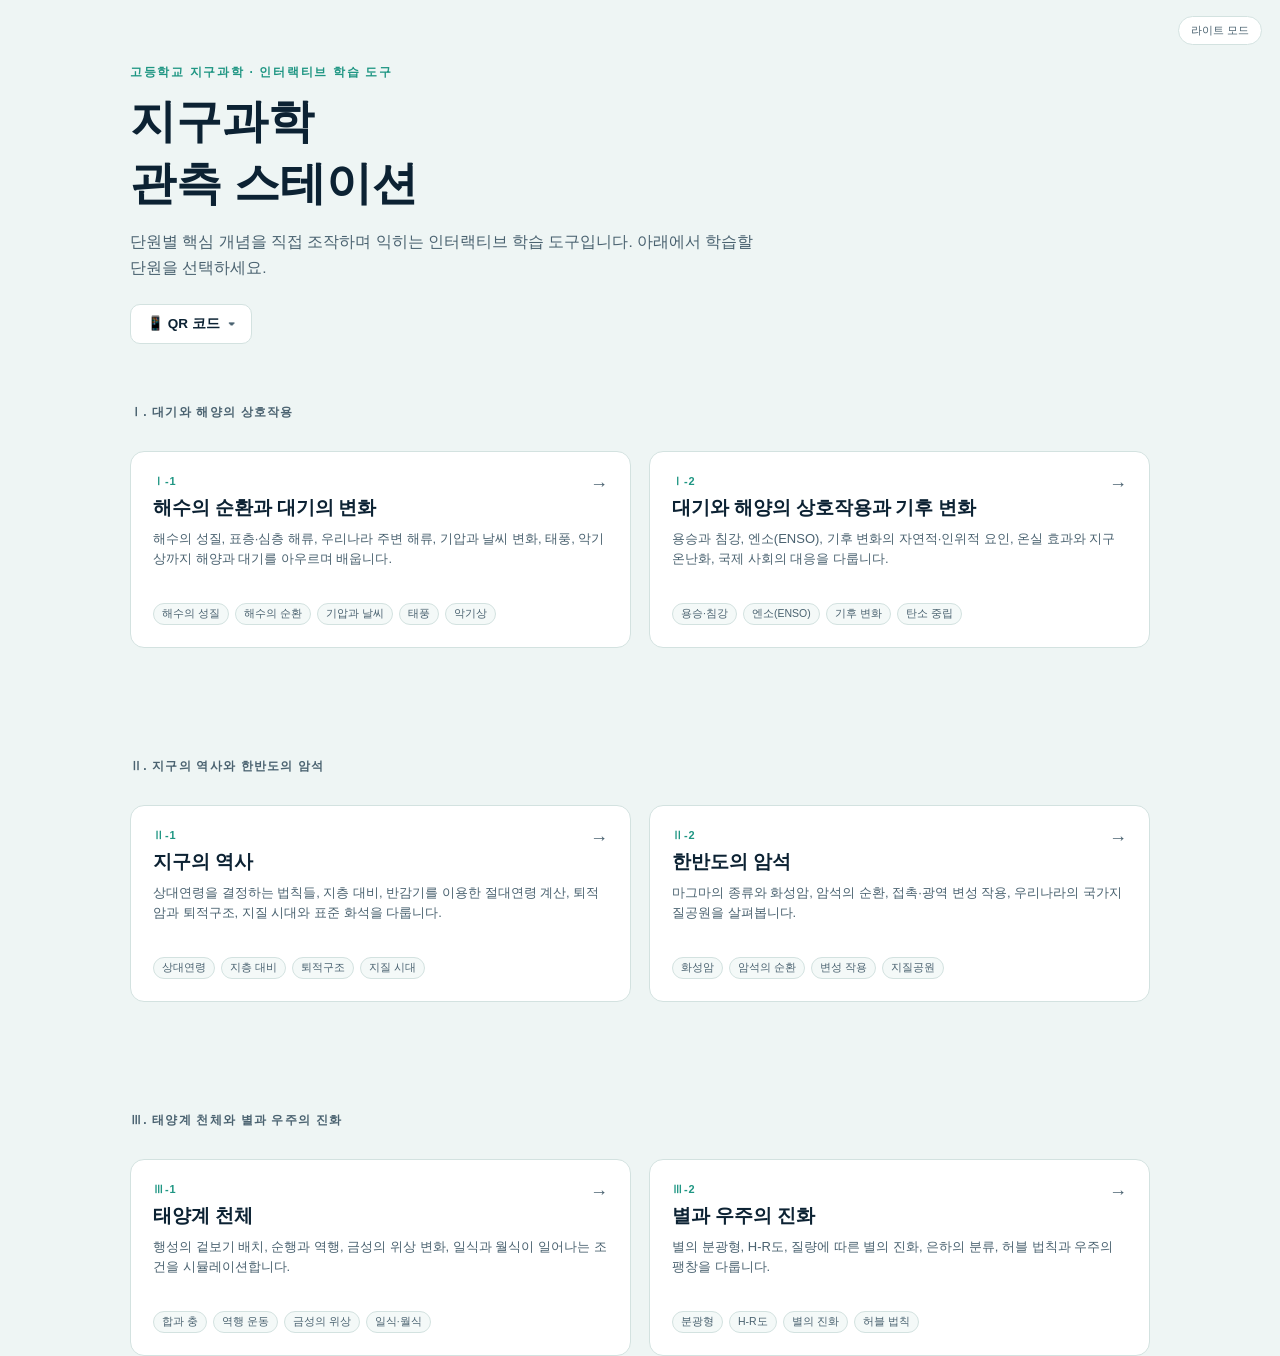
==== index.html @ 0ed3e283 "fix: QR 패널이 hidden 상태에서도 항상 보이던 CSS 우선순위 버그 수정 (.qr-panel[hidden] 규칙 추가)" ====
<!DOCTYPE html>
<html lang="ko">
<head>
<meta charset="utf-8">
<meta name="viewport" content="width=device-width, initial-scale=1">
<title>지구과학 — 관측 스테이션</title>
<link rel="stylesheet" href="assets/theme.css">
<style>
  body { display: block; }
  .hero {
    padding: 64px 30px 30px;
    max-width: 1080px;
    margin: 0 auto;
  }
  .hero .eyebrow { font-size: 12px; letter-spacing: .14em; text-transform: uppercase; color: var(--teal); font-weight: 700; }
  .hero h1 { font-size: clamp(30px, 5vw, 46px); margin: 10px 0 14px; text-wrap: balance; }
  .hero p { color: var(--mist); font-size: 15.5px; line-height: 1.7; max-width: 640px; margin: 0; }

  .grid {
    max-width: 1080px;
    margin: 30px auto 80px;
    padding: 0 30px;
    display: grid;
    grid-template-columns: repeat(auto-fit, minmax(280px, 1fr));
    gap: 18px;
  }
  .unit-card {
    display: block;
    background: var(--panel);
    border: 1px solid var(--line);
    border-radius: 14px;
    padding: 22px;
    text-decoration: none;
    color: inherit;
    transition: border-color .15s, transform .15s;
    position: relative;
    overflow: hidden;
  }
  .unit-card:hover { border-color: var(--teal-dim); transform: translateY(-2px); }
  .unit-card .chapter {
    font-size: 11px; letter-spacing: .08em; text-transform: uppercase;
    color: var(--teal); font-weight: 700; margin-bottom: 6px;
  }
  .unit-card h3 { font-size: 19px; margin: 0 0 8px; }
  .unit-card p { color: var(--mist); font-size: 13px; line-height: 1.6; margin: 0 0 14px; min-height: 60px; }
  .unit-card .topics { display: flex; flex-wrap: wrap; gap: 6px; }
  .unit-card .topics span {
    font-size: 10.5px; padding: 3px 8px; border-radius: 999px;
    background: var(--panel-2); border: 1px solid var(--line); color: var(--mist);
  }
  .unit-card .go {
    position: absolute; top: 22px; right: 22px;
    color: var(--mist); font-size: 18px;
  }
  .part-label {
    max-width: 1080px; margin: 0 auto; padding: 30px 30px 0;
    font-size: 12px; letter-spacing: .1em; text-transform: uppercase; color: var(--mist); font-weight: 700;
  }

  .qr-block { margin-top: 22px; }
  .qr-toggle {
    display: inline-flex; align-items: center; gap: 8px;
    background: var(--panel); border: 1px solid var(--line); color: var(--ink);
    border-radius: 10px; padding: 10px 16px; font-size: 13.5px; font-weight: 700;
    cursor: pointer; font-family: inherit;
  }
  .qr-toggle:hover { border-color: var(--teal-dim); }
  .qr-toggle .qr-caret { color: var(--mist); transition: transform .15s; display: inline-block; }
  .qr-toggle.open .qr-caret { transform: rotate(180deg); }
  .qr-panel {
    margin-top: 12px; background: var(--panel); border: 1px solid var(--line);
    border-radius: 14px; padding: 20px; display: inline-flex; flex-direction: column;
    align-items: center; gap: 10px; max-width: 260px;
  }
  .qr-panel[hidden] { display: none; }
  .qr-panel .qr-code { background: #fff; padding: 10px; border-radius: 8px; line-height: 0; }
  .qr-panel .qr-code svg { display: block; width: 160px; height: 160px; }
  .qr-panel .qr-url { color: var(--mist); font-size: 11.5px; word-break: break-all; margin: 0; text-align: center; }
  .qr-panel .qr-hint { color: var(--mist); font-size: 12px; margin: 0; text-align: center; }
</style>
</head>
<body>

<div class="hero">
  <div class="eyebrow">고등학교 지구과학 · 인터랙티브 학습 도구</div>
  <h1 class="display">지구과학<br>관측 스테이션</h1>
  <p>단원별 핵심 개념을 직접 조작하며 익히는 인터랙티브 학습 도구입니다. 아래에서 학습할 단원을 선택하세요.</p>
  <div class="qr-block">
    <button class="qr-toggle" id="qrToggle" type="button" aria-expanded="false">
      <span>📱 QR 코드</span><span class="qr-caret">▾</span>
    </button>
    <div class="qr-panel" id="qrPanel" hidden>
      <p class="qr-hint">학생들이 휴대폰이나 태블릿으로 찍으면 이 페이지로 바로 접속됩니다.</p>
      <div class="qr-code" id="qrCode"></div>
      <p class="qr-url" id="qrUrl"></p>
    </div>
  </div>
</div>

<div class="part-label">Ⅰ. 대기와 해양의 상호작용</div>
<div class="grid">
  <a class="unit-card" href="1-1/">
    <div class="chapter">Ⅰ-1</div>
    <h3 class="display">해수의 순환과 대기의 변화</h3>
    <p>해수의 성질, 표층·심층 해류, 우리나라 주변 해류, 기압과 날씨 변화, 태풍, 악기상까지 해양과 대기를 아우르며 배웁니다.</p>
    <div class="topics"><span>해수의 성질</span><span>해수의 순환</span><span>기압과 날씨</span><span>태풍</span><span>악기상</span></div>
    <div class="go">→</div>
  </a>
  <a class="unit-card" href="1-2/">
    <div class="chapter">Ⅰ-2</div>
    <h3 class="display">대기와 해양의 상호작용과 기후 변화</h3>
    <p>용승과 침강, 엔소(ENSO), 기후 변화의 자연적·인위적 요인, 온실 효과와 지구 온난화, 국제 사회의 대응을 다룹니다.</p>
    <div class="topics"><span>용승·침강</span><span>엔소(ENSO)</span><span>기후 변화</span><span>탄소 중립</span></div>
    <div class="go">→</div>
  </a>
</div>

<div class="part-label">Ⅱ. 지구의 역사와 한반도의 암석</div>
<div class="grid">
  <a class="unit-card" href="2-1/">
    <div class="chapter">Ⅱ-1</div>
    <h3 class="display">지구의 역사</h3>
    <p>상대연령을 결정하는 법칙들, 지층 대비, 반감기를 이용한 절대연령 계산, 퇴적암과 퇴적구조, 지질 시대와 표준 화석을 다룹니다.</p>
    <div class="topics"><span>상대연령</span><span>지층 대비</span><span>퇴적구조</span><span>지질 시대</span></div>
    <div class="go">→</div>
  </a>
  <a class="unit-card" href="2-2/">
    <div class="chapter">Ⅱ-2</div>
    <h3 class="display">한반도의 암석</h3>
    <p>마그마의 종류와 화성암, 암석의 순환, 접촉·광역 변성 작용, 우리나라의 국가지질공원을 살펴봅니다.</p>
    <div class="topics"><span>화성암</span><span>암석의 순환</span><span>변성 작용</span><span>지질공원</span></div>
    <div class="go">→</div>
  </a>
</div>

<div class="part-label">Ⅲ. 태양계 천체와 별과 우주의 진화</div>
<div class="grid">
  <a class="unit-card" href="3-1/">
    <div class="chapter">Ⅲ-1</div>
    <h3 class="display">태양계 천체</h3>
    <p>행성의 겉보기 배치, 순행과 역행, 금성의 위상 변화, 일식과 월식이 일어나는 조건을 시뮬레이션합니다.</p>
    <div class="topics"><span>합과 충</span><span>역행 운동</span><span>금성의 위상</span><span>일식·월식</span></div>
    <div class="go">→</div>
  </a>
  <a class="unit-card" href="3-2/">
    <div class="chapter">Ⅲ-2</div>
    <h3 class="display">별과 우주의 진화</h3>
    <p>별의 분광형, H-R도, 질량에 따른 별의 진화, 은하의 분류, 허블 법칙과 우주의 팽창을 다룹니다.</p>
    <div class="topics"><span>분광형</span><span>H-R도</span><span>별의 진화</span><span>허블 법칙</span></div>
    <div class="go">→</div>
  </a>
</div>

<button class="theme-toggle" id="themeToggle">라이트 모드</button>
<script src="assets/theme.js"></script>
<script src="assets/qrcode.js"></script>
<script>
(function () {
  var toggle = document.getElementById("qrToggle");
  var panel = document.getElementById("qrPanel");
  var holder = document.getElementById("qrCode");
  var urlEl = document.getElementById("qrUrl");
  var pageUrl = "https://wmfsljy-coder.github.io/earth-science-2/";
  var built = false;
  toggle.addEventListener("click", function () {
    var willOpen = panel.hidden;
    panel.hidden = !willOpen;
    toggle.setAttribute("aria-expanded", String(willOpen));
    toggle.classList.toggle("open", willOpen);
    if (willOpen && !built) {
      var qr = qrcode(0, "M");
      qr.addData(pageUrl);
      qr.make();
      holder.innerHTML = qr.createSvgTag(4);
      urlEl.textContent = pageUrl;
      built = true;
    }
  });
})();
</script>
</body>
</html>
---- assets/theme.css ----
:root {
  --abyss: #061621;
  --panel: #0c2438;
  --panel-2: #102c44;
  --rail: #081b2b;
  --foam: #eaf3f2;
  --mist: #a9c3ca;
  --teal: #3fc9b0;
  --teal-dim: #2a8f7c;
  --coral: #f2965c;
  --cold: #6fa8e0;
  --violet: #b79cf0;
  --line: #1c3c52;
  --ink: #eaf3f2;
}
:root[data-theme="light"] {
  --abyss: #eef5f4;
  --panel: #ffffff;
  --panel-2: #f4f9f8;
  --rail: #e2edec;
  --foam: #0c2233;
  --mist: #4a6270;
  --teal: #1f9683;
  --teal-dim: #17765f;
  --coral: #d97a3f;
  --cold: #3a72b8;
  --violet: #7c5cc4;
  --line: #d3e2e0;
  --ink: #0c2233;
}
@media (prefers-color-scheme: light) {
  :root:not([data-theme="dark"]) {
    --abyss: #eef5f4; --panel: #ffffff; --panel-2: #f4f9f8; --rail: #e2edec;
    --foam: #0c2233; --mist: #4a6270; --teal: #1f9683; --teal-dim: #17765f;
    --coral: #d97a3f; --cold: #3a72b8; --violet: #7c5cc4; --line: #d3e2e0; --ink: #0c2233;
  }
}
* { box-sizing: border-box; }
html, body { height: 100%; }
body {
  margin: 0;
  background: var(--abyss);
  color: var(--ink);
  font-family: "Segoe UI", -apple-system, BlinkMacSystemFont, "Malgun Gothic", "Apple SD Gothic Neo", sans-serif;
  min-height: 100vh;
  overflow-x: hidden;
}
.display { font-family: Georgia, "Noto Serif KR", "Batang", serif; }
.mono { font-family: "Consolas", ui-monospace, "SFMono-Regular", Menlo, monospace; font-variant-numeric: tabular-nums; }

.app { display: grid; grid-template-columns: minmax(180px, 220px) 1fr; min-height: 100vh; }
@media (max-width: 760px) {
  .app { grid-template-columns: 1fr; }
  .rail { flex-direction: row !important; overflow-x: auto; height: auto !important; position: static !important; }
}

.rail {
  background: var(--rail);
  border-right: 1px solid var(--line);
  display: flex; flex-direction: column;
  padding: 20px 10px; gap: 4px;
  height: 100vh; position: sticky; top: 0;
}
.brand { padding: 6px 10px 18px; border-bottom: 1px solid var(--line); margin-bottom: 10px; }
.brand a.home { color: var(--mist); font-size: 11px; text-decoration: none; }
.brand a.home:hover { color: var(--teal); }
.brand .eyebrow { font-size: 10px; letter-spacing: .14em; text-transform: uppercase; color: var(--teal); font-weight: 600; }
.brand h1 { font-size: 18px; margin: 4px 0 0; line-height: 1.25; }
.tab-btn {
  display: flex; align-items: center; gap: 10px;
  background: transparent; border: 1px solid transparent; color: var(--mist);
  text-align: left; padding: 10px; border-radius: 8px; cursor: pointer;
  font-size: 13.5px; font-weight: 500; transition: background .15s,color .15s,border-color .15s;
}
.tab-btn .num { font-family: ui-monospace, Consolas, monospace; font-size: 11px; color: var(--mist); opacity: .6; width: 16px; }
.tab-btn:hover { background: var(--panel-2); color: var(--foam); }
.tab-btn.active { background: linear-gradient(90deg, rgba(63,201,176,.16), rgba(63,201,176,.03)); border-color: var(--teal-dim); color: var(--foam); }
.tab-btn.active .num { color: var(--teal); opacity: 1; }

main { padding: 26px 30px 60px; max-width: 980px; }
.stage-head { margin-bottom: 16px; }
.stage-head .eyebrow { font-size: 11px; letter-spacing: .12em; text-transform: uppercase; color: var(--teal); font-weight: 700; }
.stage-head h2 { font-size: 26px; margin: 4px 0 8px; text-wrap: balance; }
.stage-head p { color: var(--mist); font-size: 14.5px; line-height: 1.65; max-width: 640px; margin: 0; }

.stage-card { background: var(--panel); border: 1px solid var(--line); border-radius: 14px; overflow: hidden; margin-top: 18px; box-shadow: 0 8px 30px rgba(0,0,0,.18); }
.canvas-wrap { position: relative; background: var(--panel-2); border-bottom: 1px solid var(--line); }
canvas { display: block; width: 100%; height: auto; touch-action: none; }
.badge-row { position: absolute; top: 12px; left: 12px; display: flex; gap: 6px; flex-wrap: wrap; }
.badge { font-size: 11px; padding: 4px 9px; border-radius: 999px; background: rgba(6,22,33,.6); color: var(--foam); border: 1px solid var(--line); backdrop-filter: blur(3px); }
:root[data-theme="light"] .badge { background: rgba(255,255,255,.8); }

.controls { padding: 16px 20px 20px; display: flex; flex-wrap: wrap; gap: 22px; }
.ctrl-group { display: flex; flex-direction: column; gap: 8px; min-width: 170px; flex: 1; }
.ctrl-label { font-size: 11px; letter-spacing: .06em; text-transform: uppercase; color: var(--mist); font-weight: 700; display: flex; justify-content: space-between; }
.ctrl-label .val { color: var(--teal); }
input[type="range"] { -webkit-appearance: none; width: 100%; height: 4px; border-radius: 3px; background: var(--line); outline: none; }
input[type="range"]::-webkit-slider-thumb { -webkit-appearance: none; width: 16px; height: 16px; border-radius: 50%; background: var(--teal); border: 2px solid var(--panel); box-shadow: 0 0 0 1px var(--teal-dim); cursor: pointer; }
input[type="range"]::-moz-range-thumb { width: 16px; height: 16px; border-radius: 50%; background: var(--teal); border: 2px solid var(--panel); cursor: pointer; }
.toggle-row { display: flex; gap: 8px; flex-wrap: wrap; }
.chip { border: 1px solid var(--line); background: var(--panel-2); color: var(--mist); padding: 7px 13px; border-radius: 999px; font-size: 12.5px; font-weight: 600; cursor: pointer; transition: all .15s; }
.chip.on { background: var(--teal); border-color: var(--teal); color: #04231d; }
.chip.warm.on { background: var(--coral); border-color: var(--coral); color: #331700; }
.chip.cold.on { background: var(--cold); border-color: var(--cold); color: #04182f; }
.chip.violet.on { background: var(--violet); border-color: var(--violet); color: #1c1033; }
.chip:focus-visible, .tab-btn:focus-visible, button:focus-visible { outline: 2px solid var(--teal); outline-offset: 2px; }
.seg { display: flex; border: 1px solid var(--line); border-radius: 999px; overflow: hidden; width: fit-content; flex-wrap: wrap; }
.seg button { border: none; background: var(--panel-2); color: var(--mist); padding: 7px 14px; font-size: 12.5px; font-weight: 600; cursor: pointer; }
.seg button.on { background: var(--teal); color: #04231d; }

.readout { display: flex; align-items: center; gap: 10px; background: var(--panel-2); border: 1px solid var(--line); border-radius: 10px; padding: 10px 14px; }
.readout .dot { width: 10px; height: 10px; border-radius: 50%; flex: none; }
.readout .txt { font-size: 12.5px; color: var(--foam); line-height: 1.5; }
.readout .txt b { color: var(--teal); }

.info-card { margin: 0 20px 20px; padding: 14px 16px; border-radius: 10px; background: var(--panel-2); border: 1px solid var(--line); font-size: 13px; line-height: 1.7; color: var(--mist); min-height: 22px; }
.info-card b { color: var(--foam); }
.info-card .tag { display: inline-block; font-size: 10.5px; font-weight: 700; letter-spacing: .05em; padding: 2px 8px; border-radius: 999px; margin-right: 8px; }

.foot-note { color: var(--mist); font-size: 11.5px; padding: 0 20px 18px; opacity: .75; }
.theme-toggle { position: fixed; top: 16px; right: 18px; background: var(--panel); border: 1px solid var(--line); color: var(--mist); border-radius: 999px; padding: 6px 12px; font-size: 11px; cursor: pointer; z-index: 10; }

@media (prefers-reduced-motion: reduce) { * { animation-duration: .001ms !important; transition-duration: .001ms !important; } }
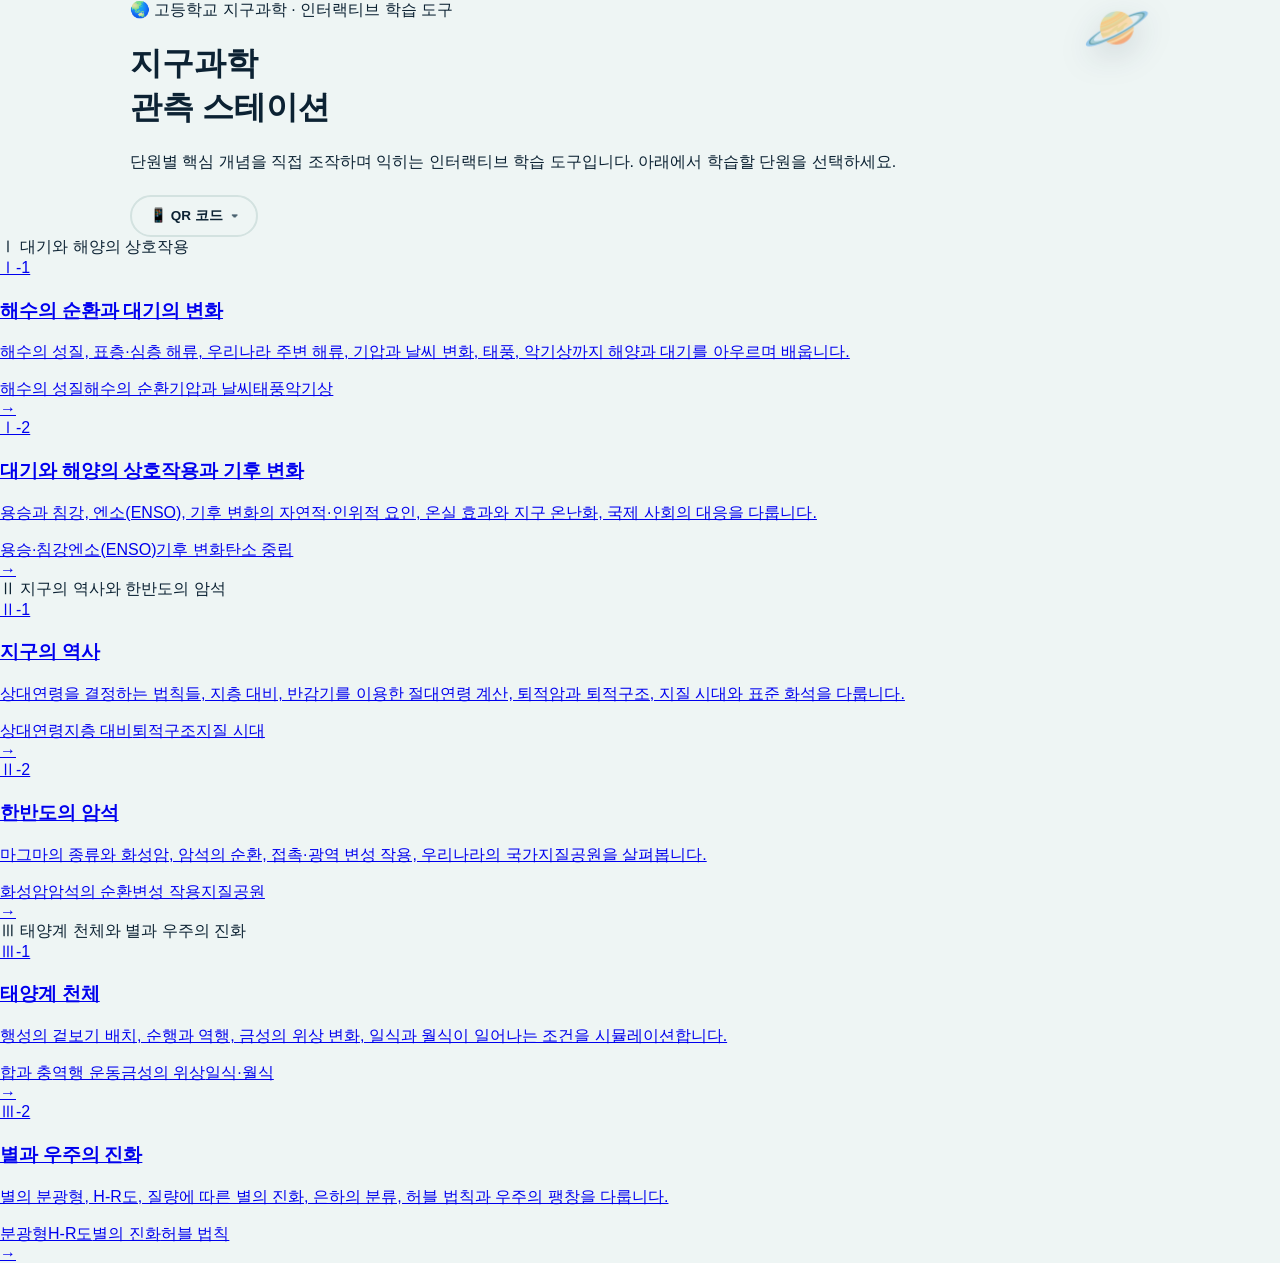
==== commit 77142f7b: "style: 홈페이지를 밝고 컬러풀한 학습 놀이터 스타일로 리디자인" ====
--- a/index.html
+++ b/index.html
@@ -7,73 +7,25 @@
 <link rel="stylesheet" href="assets/theme.css">
 <style>
   body { display: block; }
-  .hero {
-    padding: 64px 30px 30px;
-    max-width: 1080px;
-    margin: 0 auto;
-  }
-  .hero .eyebrow { font-size: 12px; letter-spacing: .14em; text-transform: uppercase; color: var(--teal); font-weight: 700; }
-  .hero h1 { font-size: clamp(30px, 5vw, 46px); margin: 10px 0 14px; text-wrap: balance; }
-  .hero p { color: var(--mist); font-size: 15.5px; line-height: 1.7; max-width: 640px; margin: 0; }
-
-  .grid {
-    max-width: 1080px;
-    margin: 30px auto 80px;
-    padding: 0 30px;
-    display: grid;
-    grid-template-columns: repeat(auto-fit, minmax(280px, 1fr));
-    gap: 18px;
-  }
-  .unit-card {
-    display: block;
-    background: var(--panel);
-    border: 1px solid var(--line);
-    border-radius: 14px;
-    padding: 22px;
-    text-decoration: none;
-    color: inherit;
-    transition: border-color .15s, transform .15s;
-    position: relative;
-    overflow: hidden;
-  }
-  .unit-card:hover { border-color: var(--teal-dim); transform: translateY(-2px); }
-  .unit-card .chapter {
-    font-size: 11px; letter-spacing: .08em; text-transform: uppercase;
-    color: var(--teal); font-weight: 700; margin-bottom: 6px;
-  }
-  .unit-card h3 { font-size: 19px; margin: 0 0 8px; }
-  .unit-card p { color: var(--mist); font-size: 13px; line-height: 1.6; margin: 0 0 14px; min-height: 60px; }
-  .unit-card .topics { display: flex; flex-wrap: wrap; gap: 6px; }
-  .unit-card .topics span {
-    font-size: 10.5px; padding: 3px 8px; border-radius: 999px;
-    background: var(--panel-2); border: 1px solid var(--line); color: var(--mist);
-  }
-  .unit-card .go {
-    position: absolute; top: 22px; right: 22px;
-    color: var(--mist); font-size: 18px;
-  }
-  .part-label {
-    max-width: 1080px; margin: 0 auto; padding: 30px 30px 0;
-    font-size: 12px; letter-spacing: .1em; text-transform: uppercase; color: var(--mist); font-weight: 700;
-  }
-
+  .hero-row { display: flex; align-items: flex-start; justify-content: space-between; gap: 20px; max-width: 1080px; margin: 0 auto; padding: 0 30px; }
+  .hero-emoji { font-size: 54px; line-height: 1; flex: none; filter: drop-shadow(0 10px 16px rgba(18,32,58,.15)); }
   .qr-block { margin-top: 22px; }
   .qr-toggle {
     display: inline-flex; align-items: center; gap: 8px;
-    background: var(--panel); border: 1px solid var(--line); color: var(--ink);
-    border-radius: 10px; padding: 10px 16px; font-size: 13.5px; font-weight: 700;
-    cursor: pointer; font-family: inherit;
+    background: var(--card); border: 2px solid var(--line); color: var(--ink);
+    border-radius: 999px; padding: 10px 18px; font-size: 13.5px; font-weight: 800;
+    cursor: pointer; font-family: inherit; box-shadow: var(--shadow-card);
   }
-  .qr-toggle:hover { border-color: var(--teal-dim); }
+  .qr-toggle:hover { border-color: var(--brand); }
   .qr-toggle .qr-caret { color: var(--mist); transition: transform .15s; display: inline-block; }
   .qr-toggle.open .qr-caret { transform: rotate(180deg); }
   .qr-panel {
-    margin-top: 12px; background: var(--panel); border: 1px solid var(--line);
-    border-radius: 14px; padding: 20px; display: inline-flex; flex-direction: column;
-    align-items: center; gap: 10px; max-width: 260px;
+    margin-top: 12px; background: var(--card); border: 2px solid var(--line);
+    border-radius: 20px; padding: 20px; display: inline-flex; flex-direction: column;
+    align-items: center; gap: 10px; max-width: 260px; box-shadow: var(--shadow-card);
   }
   .qr-panel[hidden] { display: none; }
-  .qr-panel .qr-code { background: #fff; padding: 10px; border-radius: 8px; line-height: 0; }
+  .qr-panel .qr-code { background: #fff; padding: 10px; border-radius: 12px; line-height: 0; border: 2px solid var(--line); }
   .qr-panel .qr-code svg { display: block; width: 160px; height: 160px; }
   .qr-panel .qr-url { color: var(--mist); font-size: 11.5px; word-break: break-all; margin: 0; text-align: center; }
   .qr-panel .qr-hint { color: var(--mist); font-size: 12px; margin: 0; text-align: center; }
@@ -82,31 +34,36 @@
 <body>
 
 <div class="hero">
-  <div class="eyebrow">고등학교 지구과학 · 인터랙티브 학습 도구</div>
-  <h1 class="display">지구과학<br>관측 스테이션</h1>
-  <p>단원별 핵심 개념을 직접 조작하며 익히는 인터랙티브 학습 도구입니다. 아래에서 학습할 단원을 선택하세요.</p>
-  <div class="qr-block">
-    <button class="qr-toggle" id="qrToggle" type="button" aria-expanded="false">
-      <span>📱 QR 코드</span><span class="qr-caret">▾</span>
-    </button>
-    <div class="qr-panel" id="qrPanel" hidden>
-      <p class="qr-hint">학생들이 휴대폰이나 태블릿으로 찍으면 이 페이지로 바로 접속됩니다.</p>
-      <div class="qr-code" id="qrCode"></div>
-      <p class="qr-url" id="qrUrl"></p>
+  <div class="hero-row">
+    <div>
+      <div class="kicker">🌏 고등학교 지구과학 · 인터랙티브 학습 도구</div>
+      <h1 class="display">지구과학<br>관측 스테이션</h1>
+      <p>단원별 핵심 개념을 직접 조작하며 익히는 인터랙티브 학습 도구입니다. 아래에서 학습할 단원을 선택하세요.</p>
+      <div class="qr-block">
+        <button class="qr-toggle" id="qrToggle" type="button" aria-expanded="false">
+          <span>📱 QR 코드</span><span class="qr-caret">▾</span>
+        </button>
+        <div class="qr-panel" id="qrPanel" hidden>
+          <p class="qr-hint">학생들이 휴대폰이나 태블릿으로 찍으면 이 페이지로 바로 접속됩니다.</p>
+          <div class="qr-code" id="qrCode"></div>
+          <p class="qr-url" id="qrUrl"></p>
+        </div>
+      </div>
     </div>
+    <div class="hero-emoji">🪐</div>
   </div>
 </div>
 
-<div class="part-label">Ⅰ. 대기와 해양의 상호작용</div>
+<div class="part-heading"><span class="roman">Ⅰ</span> 대기와 해양의 상호작용</div>
 <div class="grid">
-  <a class="unit-card" href="1-1/">
+  <a class="unit-card c1" href="1-1/">
     <div class="chapter">Ⅰ-1</div>
     <h3 class="display">해수의 순환과 대기의 변화</h3>
     <p>해수의 성질, 표층·심층 해류, 우리나라 주변 해류, 기압과 날씨 변화, 태풍, 악기상까지 해양과 대기를 아우르며 배웁니다.</p>
     <div class="topics"><span>해수의 성질</span><span>해수의 순환</span><span>기압과 날씨</span><span>태풍</span><span>악기상</span></div>
     <div class="go">→</div>
   </a>
-  <a class="unit-card" href="1-2/">
+  <a class="unit-card c1" href="1-2/">
     <div class="chapter">Ⅰ-2</div>
     <h3 class="display">대기와 해양의 상호작용과 기후 변화</h3>
     <p>용승과 침강, 엔소(ENSO), 기후 변화의 자연적·인위적 요인, 온실 효과와 지구 온난화, 국제 사회의 대응을 다룹니다.</p>
@@ -115,16 +72,16 @@
   </a>
 </div>
 
-<div class="part-label">Ⅱ. 지구의 역사와 한반도의 암석</div>
+<div class="part-heading"><span class="roman">Ⅱ</span> 지구의 역사와 한반도의 암석</div>
 <div class="grid">
-  <a class="unit-card" href="2-1/">
+  <a class="unit-card c2" href="2-1/">
     <div class="chapter">Ⅱ-1</div>
     <h3 class="display">지구의 역사</h3>
     <p>상대연령을 결정하는 법칙들, 지층 대비, 반감기를 이용한 절대연령 계산, 퇴적암과 퇴적구조, 지질 시대와 표준 화석을 다룹니다.</p>
     <div class="topics"><span>상대연령</span><span>지층 대비</span><span>퇴적구조</span><span>지질 시대</span></div>
     <div class="go">→</div>
   </a>
-  <a class="unit-card" href="2-2/">
+  <a class="unit-card c2" href="2-2/">
     <div class="chapter">Ⅱ-2</div>
     <h3 class="display">한반도의 암석</h3>
     <p>마그마의 종류와 화성암, 암석의 순환, 접촉·광역 변성 작용, 우리나라의 국가지질공원을 살펴봅니다.</p>
@@ -133,16 +90,16 @@
   </a>
 </div>
 
-<div class="part-label">Ⅲ. 태양계 천체와 별과 우주의 진화</div>
+<div class="part-heading"><span class="roman">Ⅲ</span> 태양계 천체와 별과 우주의 진화</div>
 <div class="grid">
-  <a class="unit-card" href="3-1/">
+  <a class="unit-card c3" href="3-1/">
     <div class="chapter">Ⅲ-1</div>
     <h3 class="display">태양계 천체</h3>
     <p>행성의 겉보기 배치, 순행과 역행, 금성의 위상 변화, 일식과 월식이 일어나는 조건을 시뮬레이션합니다.</p>
     <div class="topics"><span>합과 충</span><span>역행 운동</span><span>금성의 위상</span><span>일식·월식</span></div>
     <div class="go">→</div>
   </a>
-  <a class="unit-card" href="3-2/">
+  <a class="unit-card c3" href="3-2/">
     <div class="chapter">Ⅲ-2</div>
     <h3 class="display">별과 우주의 진화</h3>
     <p>별의 분광형, H-R도, 질량에 따른 별의 진화, 은하의 분류, 허블 법칙과 우주의 팽창을 다룹니다.</p>
@@ -151,7 +108,6 @@
   </a>
 </div>
 
-<button class="theme-toggle" id="themeToggle">라이트 모드</button>
 <script src="assets/theme.js"></script>
 <script src="assets/qrcode.js"></script>
 <script>
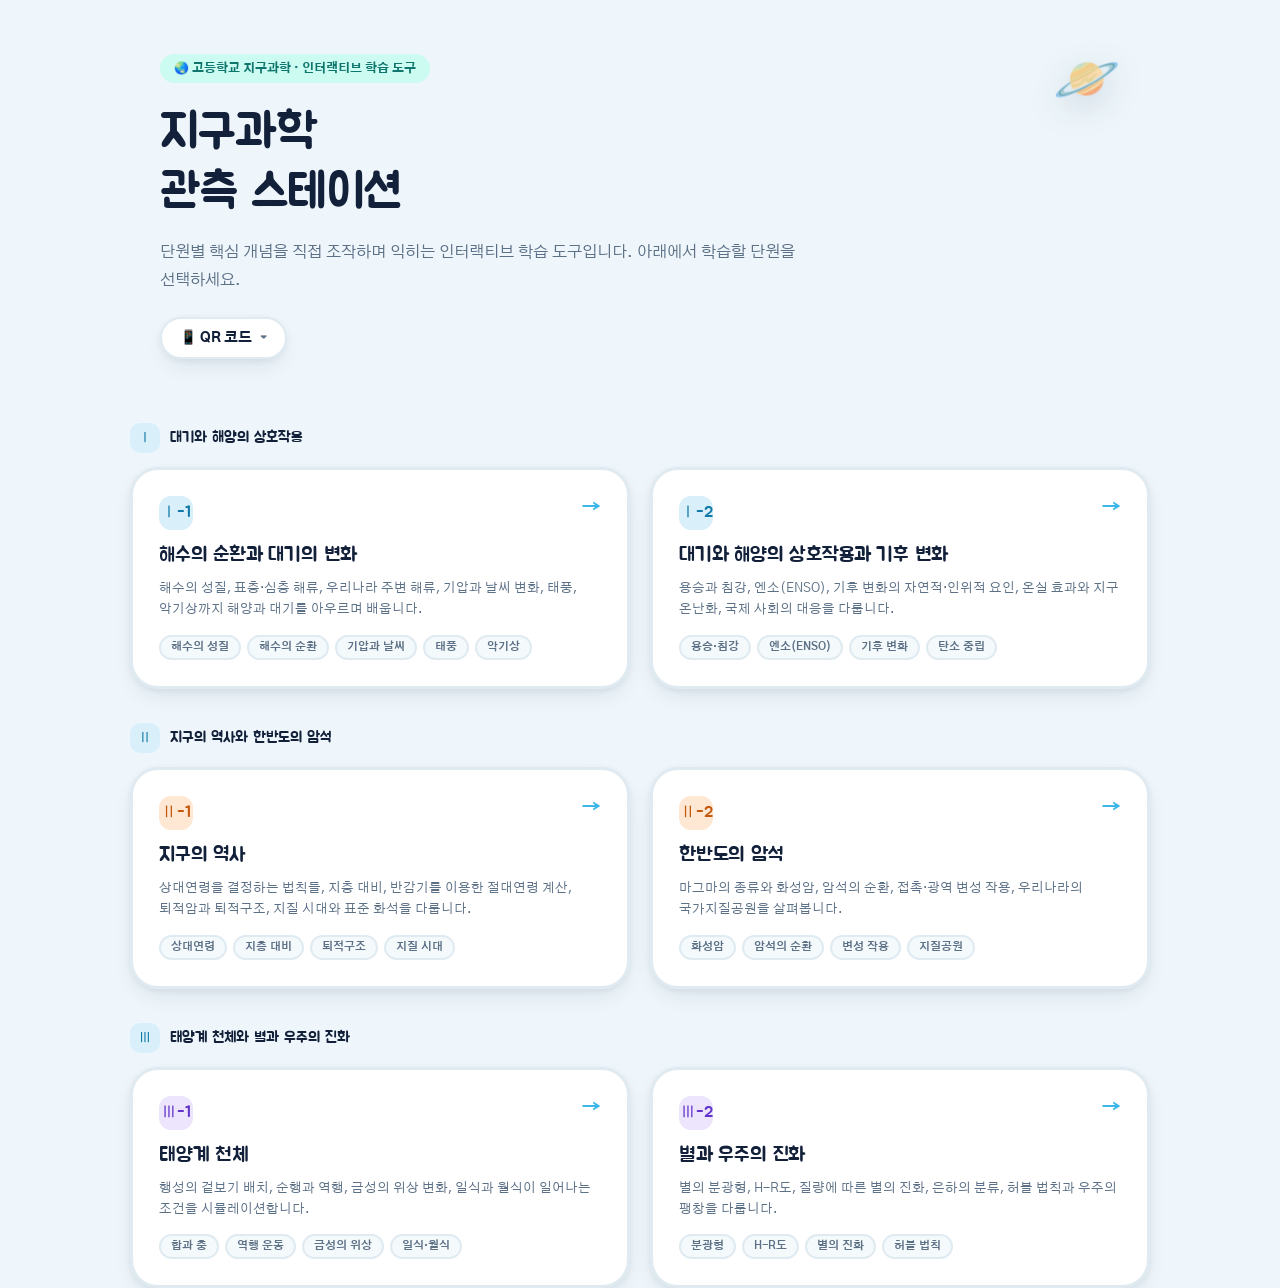
==== commit e1195163: "feat: 학생 화면을 과목 안으로 한정(허브 링크는 교사 기기에서만), 모바일 테마 버튼 수정, 우리 반 공유 부품 Co-Authored-By: Claude Fable 5.1 <" ====
--- a/index.html
+++ b/index.html
@@ -1,138 +1,138 @@
-<!DOCTYPE html>
-<html lang="ko">
-<head>
-<meta charset="utf-8">
-<meta name="viewport" content="width=device-width, initial-scale=1">
-<title>지구과학 — 관측 스테이션</title>
-<link rel="stylesheet" href="assets/theme.css">
-<style>
-  body { display: block; }
-  .hero-row { display: flex; align-items: flex-start; justify-content: space-between; gap: 20px; max-width: 1080px; margin: 0 auto; padding: 0 30px; }
-  .hero-emoji { font-size: 54px; line-height: 1; flex: none; filter: drop-shadow(0 10px 16px rgba(18,32,58,.15)); }
-  .qr-block { margin-top: 22px; }
-  .qr-toggle {
-    display: inline-flex; align-items: center; gap: 8px;
-    background: var(--card); border: 2px solid var(--line); color: var(--ink);
-    border-radius: 999px; padding: 10px 18px; font-size: 13.5px; font-weight: 800;
-    cursor: pointer; font-family: inherit; box-shadow: var(--shadow-card);
-  }
-  .qr-toggle:hover { border-color: var(--brand); }
-  .qr-toggle .qr-caret { color: var(--mist); transition: transform .15s; display: inline-block; }
-  .qr-toggle.open .qr-caret { transform: rotate(180deg); }
-  .qr-panel {
-    margin-top: 12px; background: var(--card); border: 2px solid var(--line);
-    border-radius: 20px; padding: 20px; display: inline-flex; flex-direction: column;
-    align-items: center; gap: 10px; max-width: 260px; box-shadow: var(--shadow-card);
-  }
-  .qr-panel[hidden] { display: none; }
-  .qr-panel .qr-code { background: #fff; padding: 10px; border-radius: 12px; line-height: 0; border: 2px solid var(--line); }
-  .qr-panel .qr-code svg { display: block; width: 160px; height: 160px; }
-  .qr-panel .qr-url { color: var(--mist); font-size: 11.5px; word-break: break-all; margin: 0; text-align: center; }
-  .qr-panel .qr-hint { color: var(--mist); font-size: 12px; margin: 0; text-align: center; }
-</style>
-</head>
-<body>
-
-<div class="hero">
-  <div class="hero-row">
-    <div>
-      <div class="kicker">🌏 고등학교 지구과학 · 인터랙티브 학습 도구</div>
-      <h1 class="display">지구과학<br>관측 스테이션</h1>
-      <p>단원별 핵심 개념을 직접 조작하며 익히는 인터랙티브 학습 도구입니다. 아래에서 학습할 단원을 선택하세요.</p>
-      <div class="qr-block">
-        <button class="qr-toggle" id="qrToggle" type="button" aria-expanded="false">
-          <span>📱 QR 코드</span><span class="qr-caret">▾</span>
-        </button>
-        <div class="qr-panel" id="qrPanel" hidden>
-          <p class="qr-hint">학생들이 휴대폰이나 태블릿으로 찍으면 이 페이지로 바로 접속됩니다.</p>
-          <div class="qr-code" id="qrCode"></div>
-          <p class="qr-url" id="qrUrl"></p>
-        </div>
-      </div>
-    </div>
-    <div class="hero-emoji">🪐</div>
-  </div>
-</div>
-
-<div class="part-heading"><span class="roman">Ⅰ</span> 대기와 해양의 상호작용</div>
-<div class="grid">
-  <a class="unit-card c1" href="1-1/">
-    <div class="chapter">Ⅰ-1</div>
-    <h3 class="display">해수의 순환과 대기의 변화</h3>
-    <p>해수의 성질, 표층·심층 해류, 우리나라 주변 해류, 기압과 날씨 변화, 태풍, 악기상까지 해양과 대기를 아우르며 배웁니다.</p>
-    <div class="topics"><span>해수의 성질</span><span>해수의 순환</span><span>기압과 날씨</span><span>태풍</span><span>악기상</span></div>
-    <div class="go">→</div>
-  </a>
-  <a class="unit-card c1" href="1-2/">
-    <div class="chapter">Ⅰ-2</div>
-    <h3 class="display">대기와 해양의 상호작용과 기후 변화</h3>
-    <p>용승과 침강, 엔소(ENSO), 기후 변화의 자연적·인위적 요인, 온실 효과와 지구 온난화, 국제 사회의 대응을 다룹니다.</p>
-    <div class="topics"><span>용승·침강</span><span>엔소(ENSO)</span><span>기후 변화</span><span>탄소 중립</span></div>
-    <div class="go">→</div>
-  </a>
-</div>
-
-<div class="part-heading"><span class="roman">Ⅱ</span> 지구의 역사와 한반도의 암석</div>
-<div class="grid">
-  <a class="unit-card c2" href="2-1/">
-    <div class="chapter">Ⅱ-1</div>
-    <h3 class="display">지구의 역사</h3>
-    <p>상대연령을 결정하는 법칙들, 지층 대비, 반감기를 이용한 절대연령 계산, 퇴적암과 퇴적구조, 지질 시대와 표준 화석을 다룹니다.</p>
-    <div class="topics"><span>상대연령</span><span>지층 대비</span><span>퇴적구조</span><span>지질 시대</span></div>
-    <div class="go">→</div>
-  </a>
-  <a class="unit-card c2" href="2-2/">
-    <div class="chapter">Ⅱ-2</div>
-    <h3 class="display">한반도의 암석</h3>
-    <p>마그마의 종류와 화성암, 암석의 순환, 접촉·광역 변성 작용, 우리나라의 국가지질공원을 살펴봅니다.</p>
-    <div class="topics"><span>화성암</span><span>암석의 순환</span><span>변성 작용</span><span>지질공원</span></div>
-    <div class="go">→</div>
-  </a>
-</div>
-
-<div class="part-heading"><span class="roman">Ⅲ</span> 태양계 천체와 별과 우주의 진화</div>
-<div class="grid">
-  <a class="unit-card c3" href="3-1/">
-    <div class="chapter">Ⅲ-1</div>
-    <h3 class="display">태양계 천체</h3>
-    <p>행성의 겉보기 배치, 순행과 역행, 금성의 위상 변화, 일식과 월식이 일어나는 조건을 시뮬레이션합니다.</p>
-    <div class="topics"><span>합과 충</span><span>역행 운동</span><span>금성의 위상</span><span>일식·월식</span></div>
-    <div class="go">→</div>
-  </a>
-  <a class="unit-card c3" href="3-2/">
-    <div class="chapter">Ⅲ-2</div>
-    <h3 class="display">별과 우주의 진화</h3>
-    <p>별의 분광형, H-R도, 질량에 따른 별의 진화, 은하의 분류, 허블 법칙과 우주의 팽창을 다룹니다.</p>
-    <div class="topics"><span>분광형</span><span>H-R도</span><span>별의 진화</span><span>허블 법칙</span></div>
-    <div class="go">→</div>
-  </a>
-</div>
-
-<script src="assets/theme.js"></script>
-<script src="assets/qrcode.js"></script>
-<script>
-(function () {
-  var toggle = document.getElementById("qrToggle");
-  var panel = document.getElementById("qrPanel");
-  var holder = document.getElementById("qrCode");
-  var urlEl = document.getElementById("qrUrl");
-  var pageUrl = "https://wmfsljy-coder.github.io/earth-science-2/";
-  var built = false;
-  toggle.addEventListener("click", function () {
-    var willOpen = panel.hidden;
-    panel.hidden = !willOpen;
-    toggle.setAttribute("aria-expanded", String(willOpen));
-    toggle.classList.toggle("open", willOpen);
-    if (willOpen && !built) {
-      var qr = qrcode(0, "M");
-      qr.addData(pageUrl);
-      qr.make();
-      holder.innerHTML = qr.createSvgTag(4);
-      urlEl.textContent = pageUrl;
-      built = true;
-    }
-  });
-})();
-</script>
-</body>
-</html>
+<!DOCTYPE html>
+<html lang="ko">
+<head>
+<meta charset="utf-8">
+<meta name="viewport" content="width=device-width, initial-scale=1">
+<title>지구과학 — 관측 스테이션</title>
+<link rel="stylesheet" href="assets/theme.css">
+<style>
+  body { display: block; }
+  .hero-row { display: flex; align-items: flex-start; justify-content: space-between; gap: 20px; max-width: 1080px; margin: 0 auto; padding: 0 30px; }
+  .hero-emoji { font-size: 54px; line-height: 1; flex: none; filter: drop-shadow(0 10px 16px rgba(18,32,58,.15)); }
+  .qr-block { margin-top: 22px; }
+  .qr-toggle {
+    display: inline-flex; align-items: center; gap: 8px;
+    background: var(--card); border: 2px solid var(--line); color: var(--ink);
+    border-radius: 999px; padding: 10px 18px; font-size: 13.5px; font-weight: 800;
+    cursor: pointer; font-family: inherit; box-shadow: var(--shadow-card);
+  }
+  .qr-toggle:hover { border-color: var(--brand); }
+  .qr-toggle .qr-caret { color: var(--mist); transition: transform .15s; display: inline-block; }
+  .qr-toggle.open .qr-caret { transform: rotate(180deg); }
+  .qr-panel {
+    margin-top: 12px; background: var(--card); border: 2px solid var(--line);
+    border-radius: 20px; padding: 20px; display: inline-flex; flex-direction: column;
+    align-items: center; gap: 10px; max-width: 260px; box-shadow: var(--shadow-card);
+  }
+  .qr-panel[hidden] { display: none; }
+  .qr-panel .qr-code { background: #fff; padding: 10px; border-radius: 12px; line-height: 0; border: 2px solid var(--line); }
+  .qr-panel .qr-code svg { display: block; width: 160px; height: 160px; }
+  .qr-panel .qr-url { color: var(--mist); font-size: 11.5px; word-break: break-all; margin: 0; text-align: center; }
+  .qr-panel .qr-hint { color: var(--mist); font-size: 12px; margin: 0; text-align: center; }
+</style>
+</head>
+<body>
+
+<div class="hero">
+  <div class="hero-row">
+    <div>
+      <div class="kicker">🌏 고등학교 지구과학 · 인터랙티브 학습 도구</div>
+      <h1 class="display">지구과학<br>관측 스테이션</h1>
+      <p>단원별 핵심 개념을 직접 조작하며 익히는 인터랙티브 학습 도구입니다. 아래에서 학습할 단원을 선택하세요.</p>
+      <div class="qr-block">
+        <button class="qr-toggle" id="qrToggle" type="button" aria-expanded="false">
+          <span>📱 QR 코드</span><span class="qr-caret">▾</span>
+        </button>
+        <div class="qr-panel" id="qrPanel" hidden>
+          <p class="qr-hint">학생들이 휴대폰이나 태블릿으로 찍으면 이 페이지로 바로 접속됩니다.</p>
+          <div class="qr-code" id="qrCode"></div>
+          <p class="qr-url" id="qrUrl"></p>
+        </div>
+      </div>
+    </div>
+    <div class="hero-emoji">🪐</div>
+  </div>
+</div>
+
+<div class="part-heading"><span class="roman">Ⅰ</span> 대기와 해양의 상호작용</div>
+<div class="grid">
+  <a class="unit-card c1" href="1-1/">
+    <div class="chapter">Ⅰ-1</div>
+    <h3 class="display">해수의 순환과 대기의 변화</h3>
+    <p>해수의 성질, 표층·심층 해류, 우리나라 주변 해류, 기압과 날씨 변화, 태풍, 악기상까지 해양과 대기를 아우르며 배웁니다.</p>
+    <div class="topics"><span>해수의 성질</span><span>해수의 순환</span><span>기압과 날씨</span><span>태풍</span><span>악기상</span></div>
+    <div class="go">→</div>
+  </a>
+  <a class="unit-card c1" href="1-2/">
+    <div class="chapter">Ⅰ-2</div>
+    <h3 class="display">대기와 해양의 상호작용과 기후 변화</h3>
+    <p>용승과 침강, 엔소(ENSO), 기후 변화의 자연적·인위적 요인, 온실 효과와 지구 온난화, 국제 사회의 대응을 다룹니다.</p>
+    <div class="topics"><span>용승·침강</span><span>엔소(ENSO)</span><span>기후 변화</span><span>탄소 중립</span></div>
+    <div class="go">→</div>
+  </a>
+</div>
+
+<div class="part-heading"><span class="roman">Ⅱ</span> 지구의 역사와 한반도의 암석</div>
+<div class="grid">
+  <a class="unit-card c2" href="2-1/">
+    <div class="chapter">Ⅱ-1</div>
+    <h3 class="display">지구의 역사</h3>
+    <p>상대연령을 결정하는 법칙들, 지층 대비, 반감기를 이용한 절대연령 계산, 퇴적암과 퇴적구조, 지질 시대와 표준 화석을 다룹니다.</p>
+    <div class="topics"><span>상대연령</span><span>지층 대비</span><span>퇴적구조</span><span>지질 시대</span></div>
+    <div class="go">→</div>
+  </a>
+  <a class="unit-card c2" href="2-2/">
+    <div class="chapter">Ⅱ-2</div>
+    <h3 class="display">한반도의 암석</h3>
+    <p>마그마의 종류와 화성암, 암석의 순환, 접촉·광역 변성 작용, 우리나라의 국가지질공원을 살펴봅니다.</p>
+    <div class="topics"><span>화성암</span><span>암석의 순환</span><span>변성 작용</span><span>지질공원</span></div>
+    <div class="go">→</div>
+  </a>
+</div>
+
+<div class="part-heading"><span class="roman">Ⅲ</span> 태양계 천체와 별과 우주의 진화</div>
+<div class="grid">
+  <a class="unit-card c3" href="3-1/">
+    <div class="chapter">Ⅲ-1</div>
+    <h3 class="display">태양계 천체</h3>
+    <p>행성의 겉보기 배치, 순행과 역행, 금성의 위상 변화, 일식과 월식이 일어나는 조건을 시뮬레이션합니다.</p>
+    <div class="topics"><span>합과 충</span><span>역행 운동</span><span>금성의 위상</span><span>일식·월식</span></div>
+    <div class="go">→</div>
+  </a>
+  <a class="unit-card c3" href="3-2/">
+    <div class="chapter">Ⅲ-2</div>
+    <h3 class="display">별과 우주의 진화</h3>
+    <p>별의 분광형, H-R도, 질량에 따른 별의 진화, 은하의 분류, 허블 법칙과 우주의 팽창을 다룹니다.</p>
+    <div class="topics"><span>분광형</span><span>H-R도</span><span>별의 진화</span><span>허블 법칙</span></div>
+    <div class="go">→</div>
+  </a>
+</div>
+
+<script src="assets/theme.js"></script>
+<script src="assets/qrcode.js"></script>
+<script>
+(function () {
+  var toggle = document.getElementById("qrToggle");
+  var panel = document.getElementById("qrPanel");
+  var holder = document.getElementById("qrCode");
+  var urlEl = document.getElementById("qrUrl");
+  var pageUrl = "https://wmfsljy-coder.github.io/earth-science-2/";
+  var built = false;
+  toggle.addEventListener("click", function () {
+    var willOpen = panel.hidden;
+    panel.hidden = !willOpen;
+    toggle.setAttribute("aria-expanded", String(willOpen));
+    toggle.classList.toggle("open", willOpen);
+    if (willOpen && !built) {
+      var qr = qrcode(0, "M");
+      qr.addData(pageUrl);
+      qr.make();
+      holder.innerHTML = qr.createSvgTag(4);
+      urlEl.textContent = pageUrl;
+      built = true;
+    }
+  });
+})();
+</script>
+</body>
+</html>
--- a/assets/theme.css
+++ b/assets/theme.css
@@ -1,123 +1,420 @@
-:root {
-  --abyss: #061621;
-  --panel: #0c2438;
-  --panel-2: #102c44;
-  --rail: #081b2b;
-  --foam: #eaf3f2;
-  --mist: #a9c3ca;
-  --teal: #3fc9b0;
-  --teal-dim: #2a8f7c;
-  --coral: #f2965c;
-  --cold: #6fa8e0;
-  --violet: #b79cf0;
-  --line: #1c3c52;
-  --ink: #eaf3f2;
-}
-:root[data-theme="light"] {
-  --abyss: #eef5f4;
-  --panel: #ffffff;
-  --panel-2: #f4f9f8;
-  --rail: #e2edec;
-  --foam: #0c2233;
-  --mist: #4a6270;
-  --teal: #1f9683;
-  --teal-dim: #17765f;
-  --coral: #d97a3f;
-  --cold: #3a72b8;
-  --violet: #7c5cc4;
-  --line: #d3e2e0;
-  --ink: #0c2233;
-}
-@media (prefers-color-scheme: light) {
-  :root:not([data-theme="dark"]) {
-    --abyss: #eef5f4; --panel: #ffffff; --panel-2: #f4f9f8; --rail: #e2edec;
-    --foam: #0c2233; --mist: #4a6270; --teal: #1f9683; --teal-dim: #17765f;
-    --coral: #d97a3f; --cold: #3a72b8; --violet: #7c5cc4; --line: #d3e2e0; --ink: #0c2233;
-  }
-}
-* { box-sizing: border-box; }
-html, body { height: 100%; }
-body {
-  margin: 0;
-  background: var(--abyss);
-  color: var(--ink);
-  font-family: "Segoe UI", -apple-system, BlinkMacSystemFont, "Malgun Gothic", "Apple SD Gothic Neo", sans-serif;
-  min-height: 100vh;
-  overflow-x: hidden;
-}
-.display { font-family: Georgia, "Noto Serif KR", "Batang", serif; }
-.mono { font-family: "Consolas", ui-monospace, "SFMono-Regular", Menlo, monospace; font-variant-numeric: tabular-nums; }
-
-.app { display: grid; grid-template-columns: minmax(180px, 220px) 1fr; min-height: 100vh; }
-@media (max-width: 760px) {
-  .app { grid-template-columns: 1fr; }
-  .rail { flex-direction: row !important; overflow-x: auto; height: auto !important; position: static !important; }
-}
-
-.rail {
-  background: var(--rail);
-  border-right: 1px solid var(--line);
-  display: flex; flex-direction: column;
-  padding: 20px 10px; gap: 4px;
-  height: 100vh; position: sticky; top: 0;
-}
-.brand { padding: 6px 10px 18px; border-bottom: 1px solid var(--line); margin-bottom: 10px; }
-.brand a.home { color: var(--mist); font-size: 11px; text-decoration: none; }
-.brand a.home:hover { color: var(--teal); }
-.brand .eyebrow { font-size: 10px; letter-spacing: .14em; text-transform: uppercase; color: var(--teal); font-weight: 600; }
-.brand h1 { font-size: 18px; margin: 4px 0 0; line-height: 1.25; }
-.tab-btn {
-  display: flex; align-items: center; gap: 10px;
-  background: transparent; border: 1px solid transparent; color: var(--mist);
-  text-align: left; padding: 10px; border-radius: 8px; cursor: pointer;
-  font-size: 13.5px; font-weight: 500; transition: background .15s,color .15s,border-color .15s;
-}
-.tab-btn .num { font-family: ui-monospace, Consolas, monospace; font-size: 11px; color: var(--mist); opacity: .6; width: 16px; }
-.tab-btn:hover { background: var(--panel-2); color: var(--foam); }
-.tab-btn.active { background: linear-gradient(90deg, rgba(63,201,176,.16), rgba(63,201,176,.03)); border-color: var(--teal-dim); color: var(--foam); }
-.tab-btn.active .num { color: var(--teal); opacity: 1; }
-
-main { padding: 26px 30px 60px; max-width: 980px; }
-.stage-head { margin-bottom: 16px; }
-.stage-head .eyebrow { font-size: 11px; letter-spacing: .12em; text-transform: uppercase; color: var(--teal); font-weight: 700; }
-.stage-head h2 { font-size: 26px; margin: 4px 0 8px; text-wrap: balance; }
-.stage-head p { color: var(--mist); font-size: 14.5px; line-height: 1.65; max-width: 640px; margin: 0; }
-
-.stage-card { background: var(--panel); border: 1px solid var(--line); border-radius: 14px; overflow: hidden; margin-top: 18px; box-shadow: 0 8px 30px rgba(0,0,0,.18); }
-.canvas-wrap { position: relative; background: var(--panel-2); border-bottom: 1px solid var(--line); }
-canvas { display: block; width: 100%; height: auto; touch-action: none; }
-.badge-row { position: absolute; top: 12px; left: 12px; display: flex; gap: 6px; flex-wrap: wrap; }
-.badge { font-size: 11px; padding: 4px 9px; border-radius: 999px; background: rgba(6,22,33,.6); color: var(--foam); border: 1px solid var(--line); backdrop-filter: blur(3px); }
-:root[data-theme="light"] .badge { background: rgba(255,255,255,.8); }
-
-.controls { padding: 16px 20px 20px; display: flex; flex-wrap: wrap; gap: 22px; }
-.ctrl-group { display: flex; flex-direction: column; gap: 8px; min-width: 170px; flex: 1; }
-.ctrl-label { font-size: 11px; letter-spacing: .06em; text-transform: uppercase; color: var(--mist); font-weight: 700; display: flex; justify-content: space-between; }
-.ctrl-label .val { color: var(--teal); }
-input[type="range"] { -webkit-appearance: none; width: 100%; height: 4px; border-radius: 3px; background: var(--line); outline: none; }
-input[type="range"]::-webkit-slider-thumb { -webkit-appearance: none; width: 16px; height: 16px; border-radius: 50%; background: var(--teal); border: 2px solid var(--panel); box-shadow: 0 0 0 1px var(--teal-dim); cursor: pointer; }
-input[type="range"]::-moz-range-thumb { width: 16px; height: 16px; border-radius: 50%; background: var(--teal); border: 2px solid var(--panel); cursor: pointer; }
-.toggle-row { display: flex; gap: 8px; flex-wrap: wrap; }
-.chip { border: 1px solid var(--line); background: var(--panel-2); color: var(--mist); padding: 7px 13px; border-radius: 999px; font-size: 12.5px; font-weight: 600; cursor: pointer; transition: all .15s; }
-.chip.on { background: var(--teal); border-color: var(--teal); color: #04231d; }
-.chip.warm.on { background: var(--coral); border-color: var(--coral); color: #331700; }
-.chip.cold.on { background: var(--cold); border-color: var(--cold); color: #04182f; }
-.chip.violet.on { background: var(--violet); border-color: var(--violet); color: #1c1033; }
-.chip:focus-visible, .tab-btn:focus-visible, button:focus-visible { outline: 2px solid var(--teal); outline-offset: 2px; }
-.seg { display: flex; border: 1px solid var(--line); border-radius: 999px; overflow: hidden; width: fit-content; flex-wrap: wrap; }
-.seg button { border: none; background: var(--panel-2); color: var(--mist); padding: 7px 14px; font-size: 12.5px; font-weight: 600; cursor: pointer; }
-.seg button.on { background: var(--teal); color: #04231d; }
-
-.readout { display: flex; align-items: center; gap: 10px; background: var(--panel-2); border: 1px solid var(--line); border-radius: 10px; padding: 10px 14px; }
-.readout .dot { width: 10px; height: 10px; border-radius: 50%; flex: none; }
-.readout .txt { font-size: 12.5px; color: var(--foam); line-height: 1.5; }
-.readout .txt b { color: var(--teal); }
-
-.info-card { margin: 0 20px 20px; padding: 14px 16px; border-radius: 10px; background: var(--panel-2); border: 1px solid var(--line); font-size: 13px; line-height: 1.7; color: var(--mist); min-height: 22px; }
-.info-card b { color: var(--foam); }
-.info-card .tag { display: inline-block; font-size: 10.5px; font-weight: 700; letter-spacing: .05em; padding: 2px 8px; border-radius: 999px; margin-right: 8px; }
-
-.foot-note { color: var(--mist); font-size: 11.5px; padding: 0 20px 18px; opacity: .75; }
-.theme-toggle { position: fixed; top: 16px; right: 18px; background: var(--panel); border: 1px solid var(--line); color: var(--mist); border-radius: 999px; padding: 6px 12px; font-size: 11px; cursor: pointer; z-index: 10; }
-
-@media (prefers-reduced-motion: reduce) { * { animation-duration: .001ms !important; transition-duration: .001ms !important; } }
+@import url('https://fonts.googleapis.com/css2?family=Jua&family=Gothic+A1:wght@400;500;600;700;800;900&display=swap');
+
+/* =========================================================================
+   science-teacher-hub 공용 테마 — 정본 (v2)
+   저장소 12곳의 theme.css 5개 버전을 하나로 합침. 기준: earth-science-2 계열.
+   색은 전부 토큰으로만 정의하고, 다크 모드는 토큰만 다시 선언한다.
+   캔버스 그림도 cssVar()로 같은 토큰을 읽으므로 테마를 따라간다.
+   ========================================================================= */
+
+/* ---------- 라이트 (기본) ---------- */
+:root {
+--bg: #eef6fb;
+--card: #ffffff;
+--card-2: #f4f9fb;
+--rail: #ffffff;
+--ink: #12203a;
+--mist: #5c7086;
+--line: #dfeaf1;
+--brand: #3db7e8;
+--brand-dim: #1f96c9;
+--brand-100: #d9f0fb;
+--brand-700: #1179a6;
+--teal: #14b8a6;
+--teal-100: #ccfbf1;
+--teal-700: #0f766e;
+--coral: #ff9752;
+--coral-100: #ffe8d3;
+--coral-700: #c2590f;
+--violet: #8b6bf0;
+--violet-100: #ece5fd;
+--violet-700: #6234c9;
+--amber: #ffb800;
+--amber-100: #fff2cc;
+--amber-700: #a86a00;
+--rose: #ff6b93;
+--rose-100: #ffe0e9;
+--rose-700: #c23864;
+--green: #4cb963;
+--green-100: #dcf5e1;
+--green-700: #1f7a37;
+/* 강조색 위에 얹는 글자색 / 유리 배경 / 슬라이더 손잡이 테두리 */
+--on-accent: #ffffff;
+--glass: rgba(255, 255, 255, .88);
+--thumb-ring: #ffffff;
+--shadow-card: 0 10px 24px -8px rgba(18, 32, 58, .12), 0 2px 6px rgba(18, 32, 58, .06);
+--shadow-pop: 0 16px 34px -10px rgba(18, 32, 58, .2);
+--shadow-brand: 0 6px 14px -4px rgba(61, 183, 232, .55);
+/* 예전 단원 페이지가 아직 쓰는 이름들 (캔버스 cssVar 포함) */
+--abyss: var(--bg);
+--panel: var(--card);
+--panel-2: var(--card-2);
+--foam: var(--ink);
+--teal-dim: var(--teal-700);
+--cold: var(--brand);
+--good: var(--green);
+--warn: var(--coral);
+}
+
+/* ---------- 다크 : OS 설정 (명시적으로 라이트를 고른 경우는 제외) ---------- */
+@media (prefers-color-scheme: dark) {
+:root:not([data-theme="light"]) {
+--bg: #0a1620;
+--card: #10222f;
+--card-2: #162b3a;
+--rail: #0c1c28;
+--ink: #e6f0f5;
+--mist: #93aebd;
+--line: #23404f;
+--brand: #4fc3ec;
+--brand-dim: #7fd4f2;
+--brand-100: #10323f;
+--brand-700: #8ad9f5;
+--teal: #2ed3bd;
+--teal-100: #0e332f;
+--teal-700: #74e2d1;
+--coral: #ff9d63;
+--coral-100: #3a2415;
+--coral-700: #ffbb91;
+--violet: #a288f5;
+--violet-100: #241d3d;
+--violet-700: #c5b4fb;
+--amber: #ffc42e;
+--amber-100: #3a2f0e;
+--amber-700: #ffda7c;
+--rose: #ff86a6;
+--rose-100: #3a1c26;
+--rose-700: #ffafc4;
+--green: #63c97a;
+--green-100: #16301d;
+--green-700: #99e0a8;
+--on-accent: #06202c;
+--glass: rgba(16, 34, 47, .85);
+--thumb-ring: #10222f;
+--shadow-card: 0 10px 24px -8px rgba(0, 0, 0, .55), 0 2px 6px rgba(0, 0, 0, .35);
+--shadow-pop: 0 16px 34px -10px rgba(0, 0, 0, .7);
+--shadow-brand: 0 6px 14px -4px rgba(79, 195, 236, .35);
+}
+}
+
+/* ---------- 다크 : 사용자가 버튼으로 고른 경우 ---------- */
+:root[data-theme="dark"] {
+--bg: #0a1620;
+--card: #10222f;
+--card-2: #162b3a;
+--rail: #0c1c28;
+--ink: #e6f0f5;
+--mist: #93aebd;
+--line: #23404f;
+--brand: #4fc3ec;
+--brand-dim: #7fd4f2;
+--brand-100: #10323f;
+--brand-700: #8ad9f5;
+--teal: #2ed3bd;
+--teal-100: #0e332f;
+--teal-700: #74e2d1;
+--coral: #ff9d63;
+--coral-100: #3a2415;
+--coral-700: #ffbb91;
+--violet: #a288f5;
+--violet-100: #241d3d;
+--violet-700: #c5b4fb;
+--amber: #ffc42e;
+--amber-100: #3a2f0e;
+--amber-700: #ffda7c;
+--rose: #ff86a6;
+--rose-100: #3a1c26;
+--rose-700: #ffafc4;
+--green: #63c97a;
+--green-100: #16301d;
+--green-700: #99e0a8;
+--on-accent: #06202c;
+--glass: rgba(16, 34, 47, .85);
+--thumb-ring: #10222f;
+--shadow-card: 0 10px 24px -8px rgba(0, 0, 0, .55), 0 2px 6px rgba(0, 0, 0, .35);
+--shadow-pop: 0 16px 34px -10px rgba(0, 0, 0, .7);
+--shadow-brand: 0 6px 14px -4px rgba(79, 195, 236, .35);
+}
+
+* { box-sizing: border-box; }
+html, body { height: 100%; }
+body {
+margin: 0;
+background: var(--bg);
+color: var(--ink);
+font-family: "Gothic A1", -apple-system, BlinkMacSystemFont, "Malgun Gothic", "Apple SD Gothic Neo", sans-serif;
+min-height: 100vh;
+overflow-x: hidden;
+word-break: keep-all;
+-webkit-font-smoothing: antialiased;
+}
+.display { font-family: "Jua", "Gothic A1", sans-serif; font-weight: 400; letter-spacing: -.01em; }
+.mono { font-family: ui-monospace, "SFMono-Regular", Menlo, monospace; font-variant-numeric: tabular-nums; }
+a { color: inherit; }
+
+/* ===================== App shell (unit pages) ===================== */
+.app { display: grid; grid-template-columns: minmax(200px, 250px) 1fr; min-height: 100vh; }
+.app > * { min-width: 0; }   /* 그리드 칸이 내용 때문에 화면보다 넓어지는 것을 막는다 */
+.rail {
+background: var(--rail);
+border-right: 3px solid var(--line);
+display: flex; flex-direction: column;
+padding: 22px 12px; gap: 6px;
+height: 100vh; position: sticky; top: 0;
+}
+.brand { padding: 4px 10px 18px; border-bottom: 3px dashed var(--line); margin-bottom: 12px; }
+.brand a.home { color: var(--brand-700); font-size: 12px; text-decoration: none; font-weight: 700; }
+.brand a.home:hover { text-decoration: underline; }
+.brand .eyebrow { font-size: 11px; letter-spacing: .1em; text-transform: uppercase; color: var(--teal-700); font-weight: 800; margin-top: 10px; }
+.brand h1 { font-size: 21px; margin: 6px 0 0; line-height: 1.3; font-weight: 400; }
+.tab-btn {
+display: flex; align-items: center; gap: 10px;
+background: transparent; border: 2px solid transparent; color: var(--mist);
+text-align: left; padding: 11px 12px; border-radius: 14px; cursor: pointer;
+font-size: 13.5px; font-weight: 700; font-family: inherit; transition: background .15s, color .15s, border-color .15s, transform .1s;
+}
+.tab-btn .num { font-family: "Jua"; font-size: 12px; color: var(--mist); opacity: .55; width: 18px; }
+@media (hover: hover) {
+.tab-btn:hover { background: var(--card-2); color: var(--ink); transform: translateX(1px); }
+}
+.tab-btn.active { background: var(--brand); border-color: var(--brand); color: var(--on-accent); box-shadow: var(--shadow-brand); }
+.tab-btn.active .num { color: var(--on-accent); opacity: 1; }
+
+/* --- 780px 이하: 사이드바를 가로 탭바로. 라벨이 한 글자씩 쪼개지지 않게 고정 --- */
+@media (max-width: 780px) {
+.app { grid-template-columns: 1fr; }
+.rail {
+flex-direction: row !important; align-items: center;
+overflow-x: auto; -webkit-overflow-scrolling: touch;
+height: auto !important; position: static !important;
+border-right: none !important; border-bottom: 3px solid var(--line);
+padding: 12px; gap: 8px;
+}
+.rail .brand {
+flex: 0 0 auto; margin: 0 6px 0 0; padding: 0 14px 0 4px;
+border-bottom: none; border-right: 3px dashed var(--line);
+}
+.rail .brand .eyebrow { margin-top: 4px; }
+.rail .brand h1 { font-size: 15px; margin: 2px 0 0; line-height: 1.25; }
+.rail .tab-btn { flex: 0 0 auto; white-space: nowrap; }
+/* 테마 버튼이 가로 탭바를 가리지 않도록 아래로 내린다 */
+.theme-toggle { top: auto; bottom: 14px; right: 14px; }
+main { padding: 22px 16px 60px; }
+.controls { padding: 16px 16px 18px; }
+.info-card, .detail-panel { margin-left: 16px; margin-right: 16px; }
+.stat-row, .legend-row, .card-grid, .era-grid, .compare-wrap, .mini-grid { padding-left: 16px; padding-right: 16px; }
+.foot-note { padding-left: 16px; padding-right: 16px; }
+}
+
+main { padding: 30px 34px 70px; max-width: 1000px; }
+.stage-head { margin-bottom: 18px; }
+.stage-head .eyebrow { font-size: 12px; letter-spacing: .08em; text-transform: uppercase; color: var(--teal-700); font-weight: 800; }
+.stage-head h2 { font-size: 28px; margin: 6px 0 10px; text-wrap: balance; font-weight: 400; }
+.stage-head p { color: var(--mist); font-size: 14.5px; line-height: 1.7; max-width: 660px; margin: 0; }
+
+.stage-card { background: var(--card); border: 3px solid var(--line); border-radius: 26px; overflow: hidden; margin-top: 18px; box-shadow: var(--shadow-card); }
+.canvas-wrap { position: relative; background: var(--card-2); border-bottom: 3px solid var(--line); }
+canvas { display: block; width: 100%; max-width: 100%; height: auto; touch-action: pan-y; }
+.badge-row { position: absolute; top: 12px; left: 12px; display: flex; gap: 6px; flex-wrap: wrap; }
+.badge { font-size: 11px; font-weight: 700; padding: 5px 11px; border-radius: 999px; background: var(--glass); color: var(--ink); border: 2px solid var(--line); backdrop-filter: blur(3px); }
+
+.controls { padding: 18px 22px 22px; display: flex; flex-wrap: wrap; gap: 22px; }
+.ctrl-group { display: flex; flex-direction: column; gap: 9px; min-width: 170px; flex: 1; }
+.ctrl-label { font-size: 11.5px; letter-spacing: .04em; color: var(--mist); font-weight: 800; display: flex; justify-content: space-between; }
+.ctrl-label .val { color: var(--brand-700); }
+input[type="range"] { -webkit-appearance: none; appearance: none; width: 100%; height: 8px; border-radius: 999px; background: var(--line); outline: none; }
+input[type="range"]::-webkit-slider-thumb { -webkit-appearance: none; width: 22px; height: 22px; border-radius: 50%; background: var(--brand); border: 3px solid var(--thumb-ring); box-shadow: 0 2px 8px rgba(31,150,201,.5); cursor: pointer; }
+input[type="range"]::-moz-range-thumb { width: 22px; height: 22px; border-radius: 50%; background: var(--brand); border: 3px solid var(--thumb-ring); cursor: pointer; }
+
+.toggle-row { display: flex; gap: 8px; flex-wrap: wrap; }
+.chip { border: 2px solid var(--line); background: var(--card-2); color: var(--mist); padding: 8px 15px; border-radius: 999px; font-size: 12.5px; font-weight: 800; cursor: pointer; transition: all .15s; font-family: inherit; }
+.chip.on { background: var(--brand); border-color: var(--brand); color: var(--on-accent); }
+.chip.warm.on { background: var(--coral); border-color: var(--coral); color: #331700; }
+.chip.cold.on { background: var(--cold); border-color: var(--cold); color: var(--on-accent); }
+.chip.violet.on { background: var(--violet); border-color: var(--violet); color: #1c1033; }
+.chip:focus-visible, .tab-btn:focus-visible, button:focus-visible, a:focus-visible, input:focus-visible { outline: 3px solid var(--brand); outline-offset: 2px; }
+.seg { display: flex; border: 2px solid var(--line); border-radius: 999px; overflow: hidden; width: fit-content; flex-wrap: wrap; background: var(--card-2); }
+.seg button { border: none; background: transparent; color: var(--mist); padding: 8px 15px; font-size: 12.5px; font-weight: 800; font-family: inherit; cursor: pointer; }
+.seg button.on { background: var(--brand); color: var(--on-accent); }
+
+.btn { border: 2px solid var(--line); background: var(--card-2); color: var(--ink); padding: 10px 18px; border-radius: 999px; font-size: 13.5px; font-weight: 800; font-family: inherit; cursor: pointer; transition: all .15s; }
+.btn:hover { border-color: var(--brand); transform: translateY(-1px); }
+.btn.primary { background: var(--brand); border-color: var(--brand); color: var(--on-accent); box-shadow: var(--shadow-brand); }
+.btn.primary:hover { background: var(--brand-dim); border-color: var(--brand-dim); }
+.btn:disabled { opacity: .4; cursor: not-allowed; transform: none; }
+.btn-row { display: flex; gap: 10px; flex-wrap: wrap; align-items: center; }
+
+.readout { display: flex; align-items: center; gap: 10px; background: var(--card-2); border: 2px solid var(--line); border-radius: 14px; padding: 11px 15px; }
+.readout .dot { width: 11px; height: 11px; border-radius: 50%; flex: none; }
+.readout .txt { font-size: 12.5px; color: var(--ink); line-height: 1.5; }
+.readout .txt b { color: var(--brand-700); }
+
+.info-card { margin: 0 22px 22px; padding: 15px 18px; border-radius: 16px; background: var(--brand-100); border: 2px solid var(--brand-100); font-size: 13.5px; line-height: 1.75; color: var(--ink); min-height: 22px; }
+.info-card b { color: var(--brand-700); }
+.info-card .tag { display: inline-block; font-size: 10.5px; font-weight: 800; letter-spacing: .05em; padding: 2px 8px; border-radius: 999px; margin-right: 8px; }
+
+.foot-note { color: var(--mist); font-size: 11.5px; padding: 0 22px 20px; }
+
+.card-grid { display: grid; grid-template-columns: repeat(auto-fill, minmax(155px, 1fr)); gap: 12px; padding: 4px 22px 0; }
+.pick-card { background: var(--card-2); border: 2px solid var(--line); border-radius: 18px; padding: 15px; cursor: pointer; text-align: left; transition: all .15s; color: var(--ink); font-family: inherit; }
+.pick-card:hover { border-color: var(--brand); transform: translateY(-2px); }
+.pick-card.on { border-color: var(--brand); background: var(--brand-100); box-shadow: var(--shadow-card); }
+.pick-card .ico { font-size: 24px; margin-bottom: 6px; display: block; }
+.pick-card .t { font-size: 13.5px; font-weight: 800; margin-bottom: 3px; }
+.pick-card .d { font-size: 11.5px; color: var(--mist); line-height: 1.5; }
+.pick-card .pc-ico { font-size: 23px; margin-bottom: 6px; display: block; }
+.pick-card .pc-name { font-weight: 800; font-size: 13.5px; margin-bottom: 3px; }
+.pick-card .pc-sub { font-size: 11.5px; color: var(--mist); }
+
+.detail-panel { margin: 16px 22px 22px; padding: 17px 19px; border-radius: 18px; background: var(--card-2); border: 2px solid var(--line); font-size: 13.5px; line-height: 1.8; color: var(--mist); }
+.detail-panel h4 { margin: 0 0 8px; color: var(--ink); font-size: 15.5px; font-family: "Jua"; font-weight: 400; }
+.detail-panel b { color: var(--ink); }
+.detail-panel .hint { color: var(--mist); font-size: 12.5px; font-style: italic; }
+
+.mini-grid { display: grid; grid-template-columns: repeat(auto-fit, minmax(150px, 1fr)); gap: 12px; margin: 16px 22px 26px; }
+.mini-card { background: var(--card-2); border: 2px solid var(--line); border-radius: 16px; padding: 13px 15px; }
+.mini-card .mi-ico { font-size: 21px; margin-bottom: 6px; }
+.mini-card h4 { margin: 0 0 4px; font-size: 13.5px; color: var(--ink); font-weight: 800; }
+.mini-card p { margin: 0; font-size: 12px; line-height: 1.6; color: var(--mist); }
+
+.timeline-wrap { padding: 12px 22px 4px; }
+.timeline-track { position: relative; height: 10px; border-radius: 999px; background: var(--line); margin: 30px 4px 14px; }
+.timeline-fill { position: absolute; top: 0; left: 0; height: 100%; border-radius: 999px; background: linear-gradient(90deg, var(--brand-dim), var(--brand)); }
+.timeline-ticks { display: flex; justify-content: space-between; padding: 0 2px; }
+.timeline-ticks span { font-size: 10.5px; color: var(--mist); font-weight: 700; }
+.timeline-dot { position: absolute; top: 50%; width: 18px; height: 18px; border-radius: 50%; background: var(--card); border: 4px solid var(--line); transform: translate(-50%, -50%); cursor: pointer; transition: border-color .15s, background .15s; }
+.timeline-dot.on { border-color: var(--teal); background: var(--teal); }
+.timeline-dot .td-label { position: absolute; top: 20px; left: 50%; transform: translateX(-50%); font-size: 10.5px; color: var(--mist); white-space: nowrap; font-weight: 700; }
+.timeline-dot.on .td-label { color: var(--teal-700); font-weight: 800; }
+
+.era-grid { display: grid; grid-template-columns: repeat(auto-fit, minmax(130px, 1fr)); gap: 10px; padding: 0 22px 18px; }
+.era-btn { background: var(--card-2); border: 2px solid var(--line); color: var(--mist); padding: 11px 8px; border-radius: 14px; font-size: 12.5px; font-weight: 800; cursor: pointer; text-align: center; font-family: inherit; }
+.era-btn.on { background: var(--teal); border-color: var(--teal); color: var(--on-accent); }
+
+.compare-wrap { display: grid; grid-template-columns: 1fr 1fr; gap: 16px; padding: 0 22px 22px; }
+@media (max-width: 700px) { .compare-wrap { grid-template-columns: 1fr; } }
+.compare-col { background: var(--card-2); border: 2px solid var(--line); border-radius: 16px; padding: 15px 17px; }
+.compare-col h4 { margin: 0 0 8px; font-size: 13.5px; color: var(--teal-700); font-weight: 800; }
+.compare-col p { margin: 0; font-size: 12.5px; line-height: 1.75; color: var(--mist); }
+
+.stat-row { display: flex; gap: 14px; flex-wrap: wrap; padding: 0 22px 18px; }
+.stat-box { flex: 1; min-width: 120px; background: var(--card-2); border: 2px solid var(--line); border-radius: 16px; padding: 13px 15px; }
+.stat-box .lbl { font-size: 10.5px; text-transform: uppercase; letter-spacing: .05em; color: var(--mist); font-weight: 800; }
+.stat-box .num { font-size: 21px; color: var(--brand-700); font-weight: 800; margin-top: 3px; font-family: "Jua"; }
+
+.legend-row { display: flex; gap: 14px; flex-wrap: wrap; padding: 2px 22px 16px; font-size: 12px; color: var(--mist); font-weight: 700; }
+.legend-row .sw { display: inline-block; width: 11px; height: 11px; border-radius: 4px; margin-right: 5px; vertical-align: -1px; }
+
+.theme-toggle {
+position: fixed; top: 16px; right: 18px; z-index: 20;
+background: var(--card); border: 2px solid var(--line); color: var(--mist);
+border-radius: 999px; padding: 7px 14px; font-size: 11.5px; font-weight: 700;
+font-family: inherit; cursor: pointer; box-shadow: var(--shadow-card);
+}
+.theme-toggle:hover { border-color: var(--brand); color: var(--ink); }
+/* 위의 기본 규칙이 모바일 규칙(top:auto)보다 뒤에 있어 top·bottom 이 함께 걸려 버튼이 세로로 늘어났다 */
+@media (max-width: 780px) { .theme-toggle { top: auto; bottom: 14px; right: 14px; } }
+
+@media (prefers-reduced-motion: reduce) { * { animation-duration: .001ms !important; transition-duration: .001ms !important; } }
+
+/* ===================== Home / hub cards ===================== */
+.hero { padding: 54px 30px 30px; max-width: 1080px; margin: 0 auto; }
+.hero .kicker { display: inline-flex; align-items: center; gap: 8px; background: var(--teal-100); color: var(--teal-700); font-weight: 800; font-size: 12px; padding: 7px 14px; border-radius: 999px; margin-bottom: 14px; }
+.hero h1 { font-size: clamp(32px, 5vw, 48px); margin: 6px 0 16px; text-wrap: balance; font-weight: 400; }
+.hero p { color: var(--mist); font-size: 15.5px; line-height: 1.8; max-width: 640px; margin: 0; }
+
+.part-heading { max-width: 1080px; margin: 34px auto 0; padding: 0 30px; font-family: "Jua"; font-size: 15px; color: var(--ink); display: flex; align-items: center; gap: 10px; }
+.part-heading .roman { display: inline-flex; align-items: center; justify-content: center; width: 30px; height: 30px; border-radius: 10px; font-size: 14px; background: var(--brand-100); color: var(--brand-700); }
+
+.grid { max-width: 1080px; margin: 14px auto 20px; padding: 0 30px; display: grid; grid-template-columns: repeat(auto-fit, minmax(min(100%, 290px), 1fr)); gap: 20px; }
+.unit-card { display: block; background: var(--card); border: 3px solid var(--line); border-radius: 28px; padding: 26px; text-decoration: none; color: inherit; transition: border-color .15s, transform .15s, box-shadow .15s; position: relative; overflow: hidden; box-shadow: var(--shadow-card); }
+.unit-card:hover { border-color: var(--brand); transform: translateY(-4px); box-shadow: var(--shadow-pop); }
+.unit-card .chapter { display: inline-flex; align-items: center; justify-content: center; width: 34px; height: 34px; border-radius: 12px; font-family: "Jua"; font-size: 16px; margin-bottom: 12px; }
+.unit-card h3 { font-size: 20px; margin: 0 0 9px; font-weight: 400; line-height: 1.35; }
+.unit-card p { color: var(--mist); font-size: 13px; line-height: 1.65; margin: 0 0 14px; min-height: 40px; }
+.unit-card .topics { display: flex; flex-wrap: wrap; gap: 6px; }
+.unit-card .topics span { font-size: 10.5px; font-weight: 700; padding: 4px 10px; border-radius: 999px; background: var(--card-2); border: 2px solid var(--line); color: var(--mist); }
+.unit-card .go { position: absolute; top: 26px; right: 26px; color: var(--brand); font-size: 20px; font-weight: 900; }
+.unit-card .count { position: absolute; bottom: 24px; right: 24px; font-size: 11px; color: var(--teal-700); font-weight: 800; background: var(--teal-100); padding: 4px 10px; border-radius: 999px; }
+.unit-card.c1 .chapter { background: var(--brand-100); color: var(--brand-700); }
+.unit-card.c2 .chapter { background: var(--coral-100); color: var(--coral-700); }
+.unit-card.c3 .chapter { background: var(--violet-100); color: var(--violet-700); }
+
+.part-label { max-width: 1080px; margin: 10px auto 0; padding: 30px 30px 0; font-size: 13px; letter-spacing: .04em; color: var(--ink); font-weight: 800; font-family: "Jua"; }
+.tips { max-width: 1080px; margin: 16px auto 70px; padding: 0 30px; display: grid; grid-template-columns: repeat(auto-fit, minmax(min(100%, 230px), 1fr)); gap: 14px; }
+.tip-card { background: var(--card); border: 3px solid var(--line); border-radius: 20px; padding: 18px 20px; box-shadow: var(--shadow-card); }
+.tip-card .num { font-family: "Jua"; font-size: 22px; color: var(--brand); }
+.tip-card h4 { font-size: 14px; margin: 6px 0 5px; font-weight: 800; }
+.tip-card p { font-size: 12.5px; color: var(--mist); line-height: 1.65; margin: 0; }
+.back-link { max-width: 1080px; margin: 20px auto 0; padding: 0 30px; }
+.back-link a { color: var(--mist); font-size: 12px; text-decoration: none; font-weight: 700; }
+.back-link a:hover { color: var(--brand-700); }
+
+/* ===================== 학습 설계 부품 (모든 단원 공용) =====================
+   단원 페이지는 아래 클래스를 쓰고, theme.js 의 sthGate / sthWork 를 부르면 된다. */
+
+/* 성취기준·학습목표·핵심용어 */
+.std-chip { display: inline-block; font-family: ui-monospace, Menlo, monospace; font-size: 11.5px; font-weight: 700;
+  background: var(--brand-100); color: var(--brand-700); padding: 3px 9px; border-radius: 999px; margin: 0 4px 8px 0; }
+.std-note { font-size: 12.5px; color: var(--mist); line-height: 1.7; margin: 2px 0 0; }
+.goal { margin: 6px 0 0; padding-left: 16px; color: var(--mist); font-size: 13.5px; line-height: 1.7; }
+.goal li { margin: 2px 0; }
+.terms { display: flex; flex-wrap: wrap; gap: 6px; margin-top: 10px; }
+.terms b { font-size: 11.5px; font-weight: 800; padding: 4px 10px; border-radius: 999px;
+  background: var(--card-2); border: 2px solid var(--line); color: var(--mist); }
+
+/* 예측 잠금 */
+.gate { margin: 0 22px 22px; padding: 18px 20px; border-radius: 18px;
+  background: var(--amber-100); border: 2px solid var(--amber); }
+.gate h4 { margin: 0 0 4px; font-size: 15.5px; font-family: "Jua"; font-weight: 400; color: var(--ink); }
+.gate p { margin: 0 0 12px; font-size: 13.5px; line-height: 1.7; color: var(--ink); }
+.gate .opts { display: grid; grid-template-columns: repeat(auto-fit, minmax(min(100%, 190px), 1fr)); gap: 8px; }
+.gate .opt { text-align: left; background: var(--card); border: 2px solid var(--line); border-radius: 14px;
+  padding: 11px 14px; font-size: 13px; font-weight: 700; font-family: inherit; color: var(--ink); cursor: pointer; }
+.gate .opt:hover { border-color: var(--amber); }
+.gate .opt.picked { background: var(--amber); border-color: var(--amber); color: #3a2a00; }
+.gate.done { background: var(--card-2); border-color: var(--line); }
+.veil { position: absolute; inset: 0; background: var(--card-2); display: flex; align-items: center;
+  justify-content: center; text-align: center; padding: 24px; z-index: 2; }
+.veil p { margin: 0; color: var(--mist); font-size: 13.5px; line-height: 1.8; max-width: 340px; }
+.veil[hidden] { display: none; }
+
+/* 오개념 상자 */
+.miscon { margin: 0 22px 22px; padding: 16px 19px; border-radius: 16px; background: var(--rose-100);
+  border: 2px solid var(--rose); font-size: 13.5px; line-height: 1.75; color: var(--ink); }
+.miscon .tag { display: inline-block; font-size: 10.5px; font-weight: 800; letter-spacing: .05em;
+  background: var(--rose); color: #fff; padding: 2px 9px; border-radius: 999px; margin-bottom: 7px; }
+.miscon cite { display: block; margin-top: 8px; font-style: normal; font-size: 11.5px; color: var(--mist); }
+.miscon .sep { margin-top: 10px; padding-top: 10px; border-top: 1px dashed var(--rose); }
+/* 카드 밖에 둘 때 */
+.miscon.loose, .gate.loose { margin-left: 0; margin-right: 0; margin-top: 18px; }
+
+/* 산출물 */
+.work { margin: 0 22px 22px; }
+.work label { display: block; font-size: 13px; font-weight: 800; color: var(--mist); margin: 16px 0 6px; }
+.work textarea { width: 100%; min-height: 78px; padding: 12px 14px; border-radius: 14px; border: 2px solid var(--line);
+  background: var(--card-2); color: var(--ink); font-family: inherit; font-size: 13.5px; line-height: 1.7; resize: vertical; }
+.work textarea:focus { outline: 3px solid var(--brand); outline-offset: 2px; border-color: var(--brand); }
+.work .hint { font-size: 12px; color: var(--mist); margin: 5px 0 0; line-height: 1.6; }
+.saved { font-size: 12px; color: var(--teal-700); font-weight: 700; margin-left: 8px; }
+.recap { margin: 0 22px 18px; padding: 15px 18px; border-radius: 16px; background: var(--card-2);
+  border: 2px solid var(--line); font-size: 13.5px; line-height: 1.8; color: var(--ink); }
+.recap b { color: var(--brand-700); }
+.recap .none { color: var(--mist); font-weight: 400; }
+
+/* 관측 자료 표 */
+.tbl-wrap { overflow-x: auto; margin: 0 22px 22px; border: 2px solid var(--line); border-radius: 16px; background: var(--card); }
+table.obs { border-collapse: collapse; width: 100%; min-width: 560px; font-size: 13px; }
+table.obs th, table.obs td { padding: 9px 11px; border-bottom: 1px solid var(--line); text-align: center; white-space: nowrap; }
+table.obs thead th { background: var(--card-2); font-size: 11px; font-weight: 800; color: var(--mist);
+  letter-spacing: .03em; border-bottom: 2px solid var(--line); }
+table.obs tbody tr:last-child td { border-bottom: none; }
+table.obs td.l { text-align: left; }
+table.obs .num { font-family: ui-monospace, Menlo, monospace; font-variant-numeric: tabular-nums; }
+table.obs tr.mine { background: var(--brand-100); }
+.ox { font-weight: 800; }
+.ox.o { color: var(--green-700); } .ox.x { color: var(--mist); } .ox.t { color: var(--amber-700); }
+
+@media (max-width: 780px) {
+  .gate, .miscon, .work, .recap, .tbl-wrap { margin-left: 16px; margin-right: 16px; }
+}
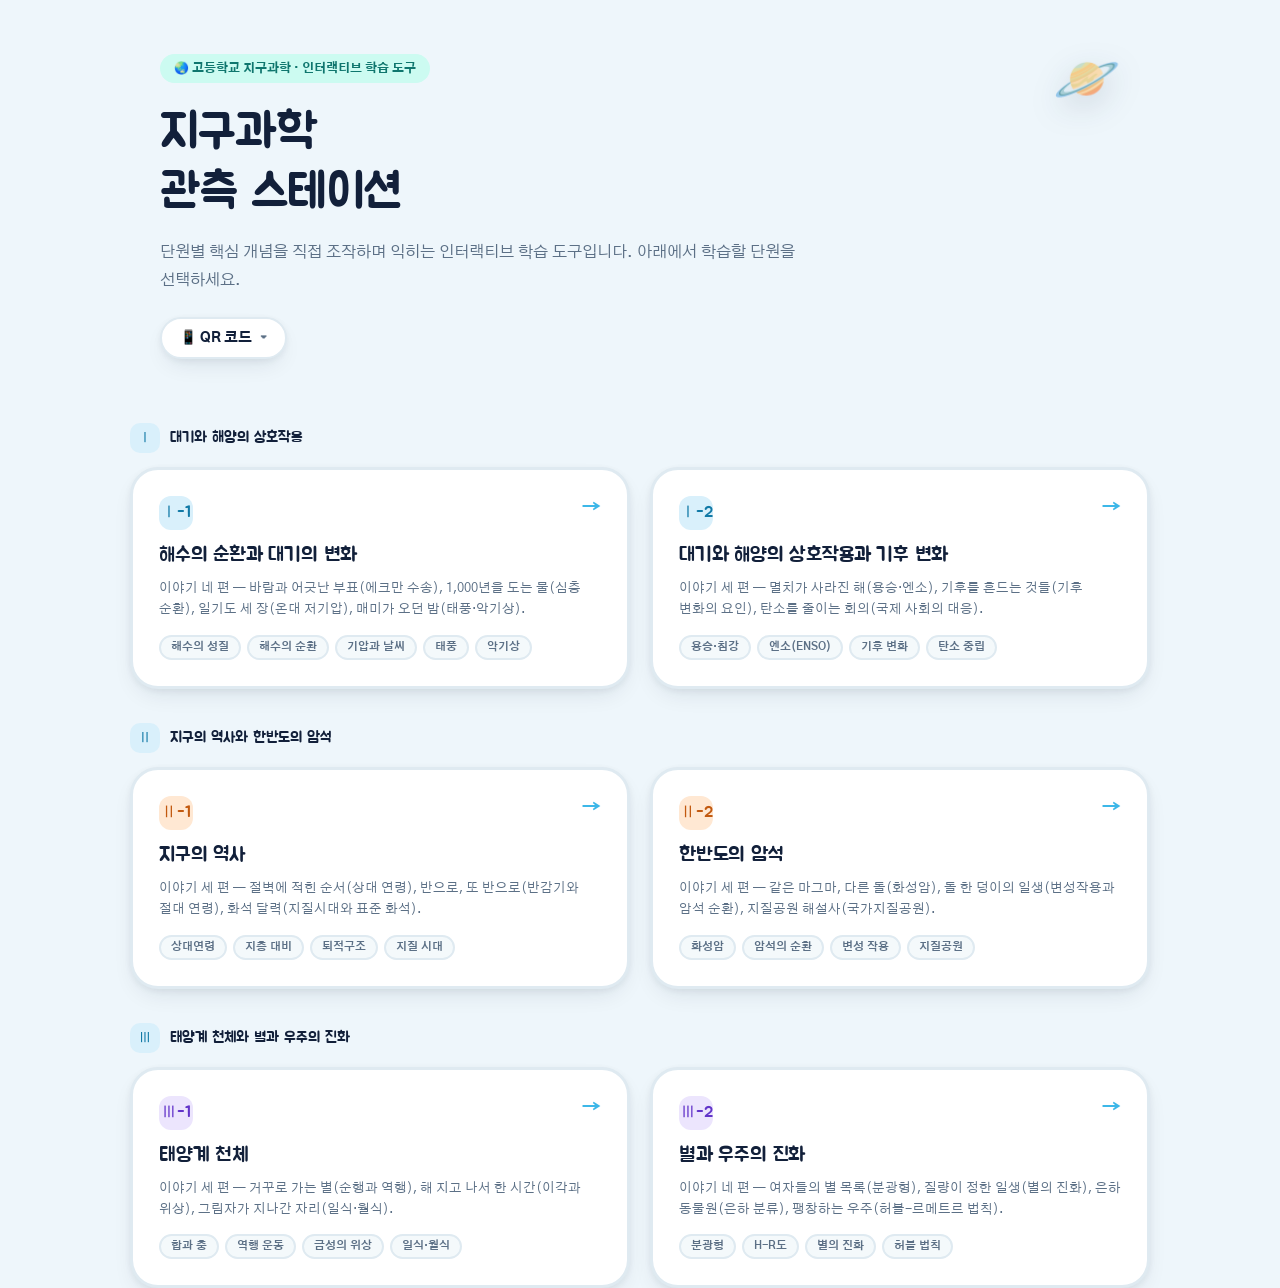
==== commit 98541f67: "docs: 단원 카드 소개를 이야기 제목으로 교체 Co-Authored-By: Claude Opus 5 <noreply@anthropic.com>" ====
--- a/index.html
+++ b/index.html
@@ -59,14 +59,14 @@
   <a class="unit-card c1" href="1-1/">
     <div class="chapter">Ⅰ-1</div>
     <h3 class="display">해수의 순환과 대기의 변화</h3>
-    <p>해수의 성질, 표층·심층 해류, 우리나라 주변 해류, 기압과 날씨 변화, 태풍, 악기상까지 해양과 대기를 아우르며 배웁니다.</p>
+    <p>이야기 네 편 — 바람과 어긋난 부표(에크만 수송), 1,000년을 도는 물(심층 순환), 일기도 세 장(온대 저기압), 매미가 오던 밤(태풍·악기상).</p>
     <div class="topics"><span>해수의 성질</span><span>해수의 순환</span><span>기압과 날씨</span><span>태풍</span><span>악기상</span></div>
     <div class="go">→</div>
   </a>
   <a class="unit-card c1" href="1-2/">
     <div class="chapter">Ⅰ-2</div>
     <h3 class="display">대기와 해양의 상호작용과 기후 변화</h3>
-    <p>용승과 침강, 엔소(ENSO), 기후 변화의 자연적·인위적 요인, 온실 효과와 지구 온난화, 국제 사회의 대응을 다룹니다.</p>
+    <p>이야기 세 편 — 멸치가 사라진 해(용승·엔소), 기후를 흔드는 것들(기후 변화의 요인), 탄소를 줄이는 회의(국제 사회의 대응).</p>
     <div class="topics"><span>용승·침강</span><span>엔소(ENSO)</span><span>기후 변화</span><span>탄소 중립</span></div>
     <div class="go">→</div>
   </a>
@@ -77,14 +77,14 @@
   <a class="unit-card c2" href="2-1/">
     <div class="chapter">Ⅱ-1</div>
     <h3 class="display">지구의 역사</h3>
-    <p>상대연령을 결정하는 법칙들, 지층 대비, 반감기를 이용한 절대연령 계산, 퇴적암과 퇴적구조, 지질 시대와 표준 화석을 다룹니다.</p>
+    <p>이야기 세 편 — 절벽에 적힌 순서(상대 연령), 반으로, 또 반으로(반감기와 절대 연령), 화석 달력(지질시대와 표준 화석).</p>
     <div class="topics"><span>상대연령</span><span>지층 대비</span><span>퇴적구조</span><span>지질 시대</span></div>
     <div class="go">→</div>
   </a>
   <a class="unit-card c2" href="2-2/">
     <div class="chapter">Ⅱ-2</div>
     <h3 class="display">한반도의 암석</h3>
-    <p>마그마의 종류와 화성암, 암석의 순환, 접촉·광역 변성 작용, 우리나라의 국가지질공원을 살펴봅니다.</p>
+    <p>이야기 세 편 — 같은 마그마, 다른 돌(화성암), 돌 한 덩이의 일생(변성작용과 암석 순환), 지질공원 해설사(국가지질공원).</p>
     <div class="topics"><span>화성암</span><span>암석의 순환</span><span>변성 작용</span><span>지질공원</span></div>
     <div class="go">→</div>
   </a>
@@ -95,14 +95,14 @@
   <a class="unit-card c3" href="3-1/">
     <div class="chapter">Ⅲ-1</div>
     <h3 class="display">태양계 천체</h3>
-    <p>행성의 겉보기 배치, 순행과 역행, 금성의 위상 변화, 일식과 월식이 일어나는 조건을 시뮬레이션합니다.</p>
+    <p>이야기 세 편 — 거꾸로 가는 별(순행과 역행), 해 지고 나서 한 시간(이각과 위상), 그림자가 지나간 자리(일식·월식).</p>
     <div class="topics"><span>합과 충</span><span>역행 운동</span><span>금성의 위상</span><span>일식·월식</span></div>
     <div class="go">→</div>
   </a>
   <a class="unit-card c3" href="3-2/">
     <div class="chapter">Ⅲ-2</div>
     <h3 class="display">별과 우주의 진화</h3>
-    <p>별의 분광형, H-R도, 질량에 따른 별의 진화, 은하의 분류, 허블 법칙과 우주의 팽창을 다룹니다.</p>
+    <p>이야기 네 편 — 여자들의 별 목록(분광형), 질량이 정한 일생(별의 진화), 은하 동물원(은하 분류), 팽창하는 우주(허블-르메트르 법칙).</p>
     <div class="topics"><span>분광형</span><span>H-R도</span><span>별의 진화</span><span>허블 법칙</span></div>
     <div class="go">→</div>
   </a>
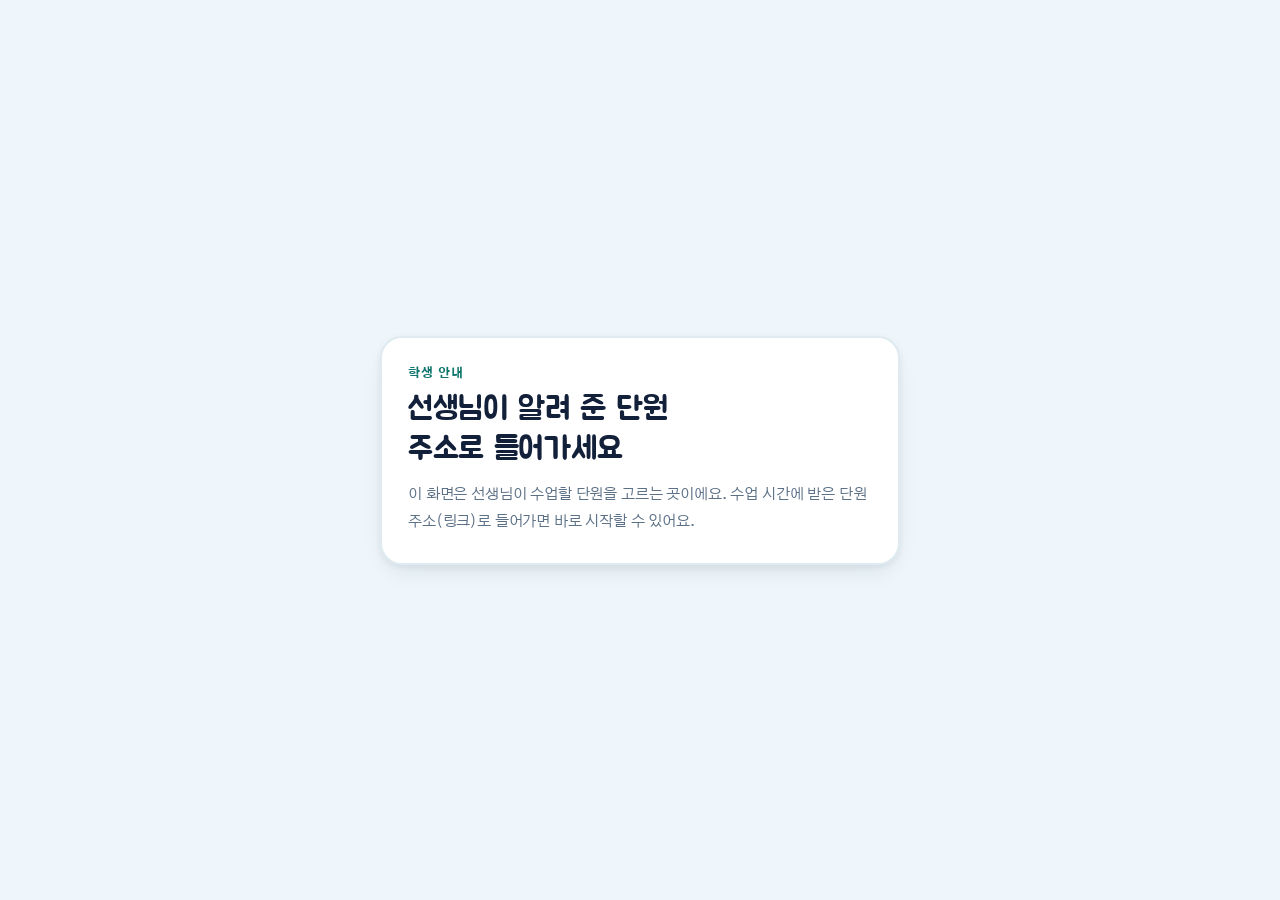
==== commit 9542f56b: "단원별 학생 입장 QR: 교사가 단원 첫 화면에서 QR을 띄우면 학생은 그 단원으로만 들어온다 - 단원 페이지(교사 기기만): 00 들어가기 탭 맨 위 ‘학생 입장 QR 띄우기’," ====
--- a/index.html
+++ b/index.html
@@ -9,6 +9,7 @@
   body { display: block; }
   .hero-row { display: flex; align-items: flex-start; justify-content: space-between; gap: 20px; max-width: 1080px; margin: 0 auto; padding: 0 30px; }
   .hero-emoji { font-size: 54px; line-height: 1; flex: none; filter: drop-shadow(0 10px 16px rgba(18,32,58,.15)); }
+  .qr-note { margin-top: 18px; font-size: 13px; color: var(--mist); line-height: 1.7; }
   .qr-block { margin-top: 22px; }
   .qr-toggle {
     display: inline-flex; align-items: center; gap: 8px;
@@ -39,16 +40,7 @@
       <div class="kicker">🌏 고등학교 지구과학 · 인터랙티브 학습 도구</div>
       <h1 class="display">지구과학<br>관측 스테이션</h1>
       <p>단원별 핵심 개념을 직접 조작하며 익히는 인터랙티브 학습 도구입니다. 아래에서 학습할 단원을 선택하세요.</p>
-      <div class="qr-block">
-        <button class="qr-toggle" id="qrToggle" type="button" aria-expanded="false">
-          <span>📱 QR 코드</span><span class="qr-caret">▾</span>
-        </button>
-        <div class="qr-panel" id="qrPanel" hidden>
-          <p class="qr-hint">학생들이 휴대폰이나 태블릿으로 찍으면 이 페이지로 바로 접속됩니다.</p>
-          <div class="qr-code" id="qrCode"></div>
-          <p class="qr-url" id="qrUrl"></p>
-        </div>
-      </div>
+      <p class="qr-note">📱 학생 입장 QR은 아래 단원 카드의 <b>QR</b> 버튼이나 각 단원의 ‘00 들어가기’ 탭에서 띄웁니다. 학생은 그 단원에만 들어갑니다.</p>
     </div>
     <div class="hero-emoji">🪐</div>
   </div>
@@ -109,30 +101,5 @@
 </div>
 
 <script src="assets/theme.js"></script>
-<script src="assets/qrcode.js"></script>
-<script>
-(function () {
-  var toggle = document.getElementById("qrToggle");
-  var panel = document.getElementById("qrPanel");
-  var holder = document.getElementById("qrCode");
-  var urlEl = document.getElementById("qrUrl");
-  var pageUrl = "https://wmfsljy-coder.github.io/earth-science-2/";
-  var built = false;
-  toggle.addEventListener("click", function () {
-    var willOpen = panel.hidden;
-    panel.hidden = !willOpen;
-    toggle.setAttribute("aria-expanded", String(willOpen));
-    toggle.classList.toggle("open", willOpen);
-    if (willOpen && !built) {
-      var qr = qrcode(0, "M");
-      qr.addData(pageUrl);
-      qr.make();
-      holder.innerHTML = qr.createSvgTag(4);
-      urlEl.textContent = pageUrl;
-      built = true;
-    }
-  });
-})();
-</script>
 </body>
 </html>
--- a/assets/theme.css
+++ b/assets/theme.css
@@ -418,3 +418,40 @@
 @media (max-width: 780px) {
   .gate, .miscon, .work, .recap, .tbl-wrap { margin-left: 16px; margin-right: 16px; }
 }
+
+/* ---------- 한글 조판 ----------
+   어절 단위로 줄을 바꾸고(keep-all), 아주 긴 영문·주소만 필요할 때 끊는다(break-word).
+   괄호·가운뎃점이 든 짧은 어절은 theme.js 가 .nw 로 묶어 한 줄에 둔다.
+   문단 끝줄에 낱말 하나만 남지 않게(text-wrap: pretty), 제목은 줄 길이를 고르게(balance).
+   본문 자간은 한글 책처럼 아주 조금 좁힌다. */
+body { overflow-wrap: break-word; line-break: strict; letter-spacing: -0.01em; }
+.nw { white-space: nowrap; }
+p, li, dd, blockquote, td, th, .say, .info-card, .detail-panel, .why, .hint, .q, .msg, .lab-task-t, .lab-hint,
+.pc-ans, .pc-s, .pc-head p, .std-note, .miscon, .gate p, .veil p, .readout .txt, .mini-card p, .compare-col p, .tip-card p, .unit-card p { text-wrap: pretty; }
+h1, h2, h3, h4, .display { text-wrap: balance; }
+
+/* ---------- 학생 화면은 이 단원만 ----------
+   ‘← 과목’ 링크와 교사용 안내는 기본으로 숨기고, 교사 기기(<html class="sth-teacher">)에서만 보인다.
+   과목 첫 화면(단원 목록)은 학생에게 안내 카드만 보인다(theme.js). */
+html:not(.sth-teacher) .rail .brand a.home, html:not(.sth-teacher) .teacher-note { display: none !important; }
+html:not(.sth-teacher) a.unit-card { visibility: hidden; }
+.gate-note { min-height: 100vh; display: flex; align-items: center; justify-content: center; padding: 24px 16px; }
+.gate-card { max-width: 520px; background: var(--card); border: 2px solid var(--line); border-radius: 22px; padding: 28px 26px; box-shadow: var(--shadow-card); }
+.gate-card h1 { font-size: clamp(24px, 6vw, 32px); font-weight: 400; margin: 8px 0 12px; }
+.gate-card p { color: var(--mist); font-size: 15px; line-height: 1.8; margin: 0; }
+.gate-card .eyebrow { font-size: 12px; letter-spacing: .08em; color: var(--teal-700); font-weight: 800; }
+
+/* ---------- 학생 입장 QR (교사 기기에서만 버튼이 생긴다) ---------- */
+.qr-btn { display: inline-block; margin-top: 10px; border: 2px solid var(--brand); background: var(--brand-100); color: var(--brand-700);
+  padding: 6px 12px; border-radius: 999px; font: inherit; font-size: 12.5px; font-weight: 800; cursor: pointer; }
+.qr-btn:hover { background: var(--brand); color: #fff; }
+.unit-card .qr-btn { margin-top: 4px; }
+.qr-full { position: fixed; inset: 0; z-index: 9999; background: rgba(10, 20, 30, .72); display: flex; align-items: center; justify-content: center; padding: 16px; }
+.qf-box { background: #fff; color: #10202e; border-radius: 26px; padding: 26px 28px 22px; text-align: center; max-width: min(96vw, 720px); max-height: 96vh; overflow: auto; }
+.qf-sub { font-size: 14px; font-weight: 800; color: #0f766e; letter-spacing: .02em; }
+.qf-title { font-family: "Jua", "Gothic A1", sans-serif; font-size: clamp(24px, 4.5vw, 40px); margin: 6px 0 14px; line-height: 1.25; }
+.qf-code { width: min(64vh, 80vw); height: min(64vh, 80vw); margin: 0 auto; }
+.qf-code svg { width: 100%; height: 100%; display: block; }
+.qf-url { font-family: ui-monospace, Menlo, monospace; font-size: clamp(13px, 2vw, 18px); margin: 12px 0 4px; word-break: break-all; color: #10202e; }
+.qf-hint { font-size: 13.5px; color: #5b6b7b; margin: 4px 0 14px; }
+@media print { .qr-btn { display: none !important; } }
